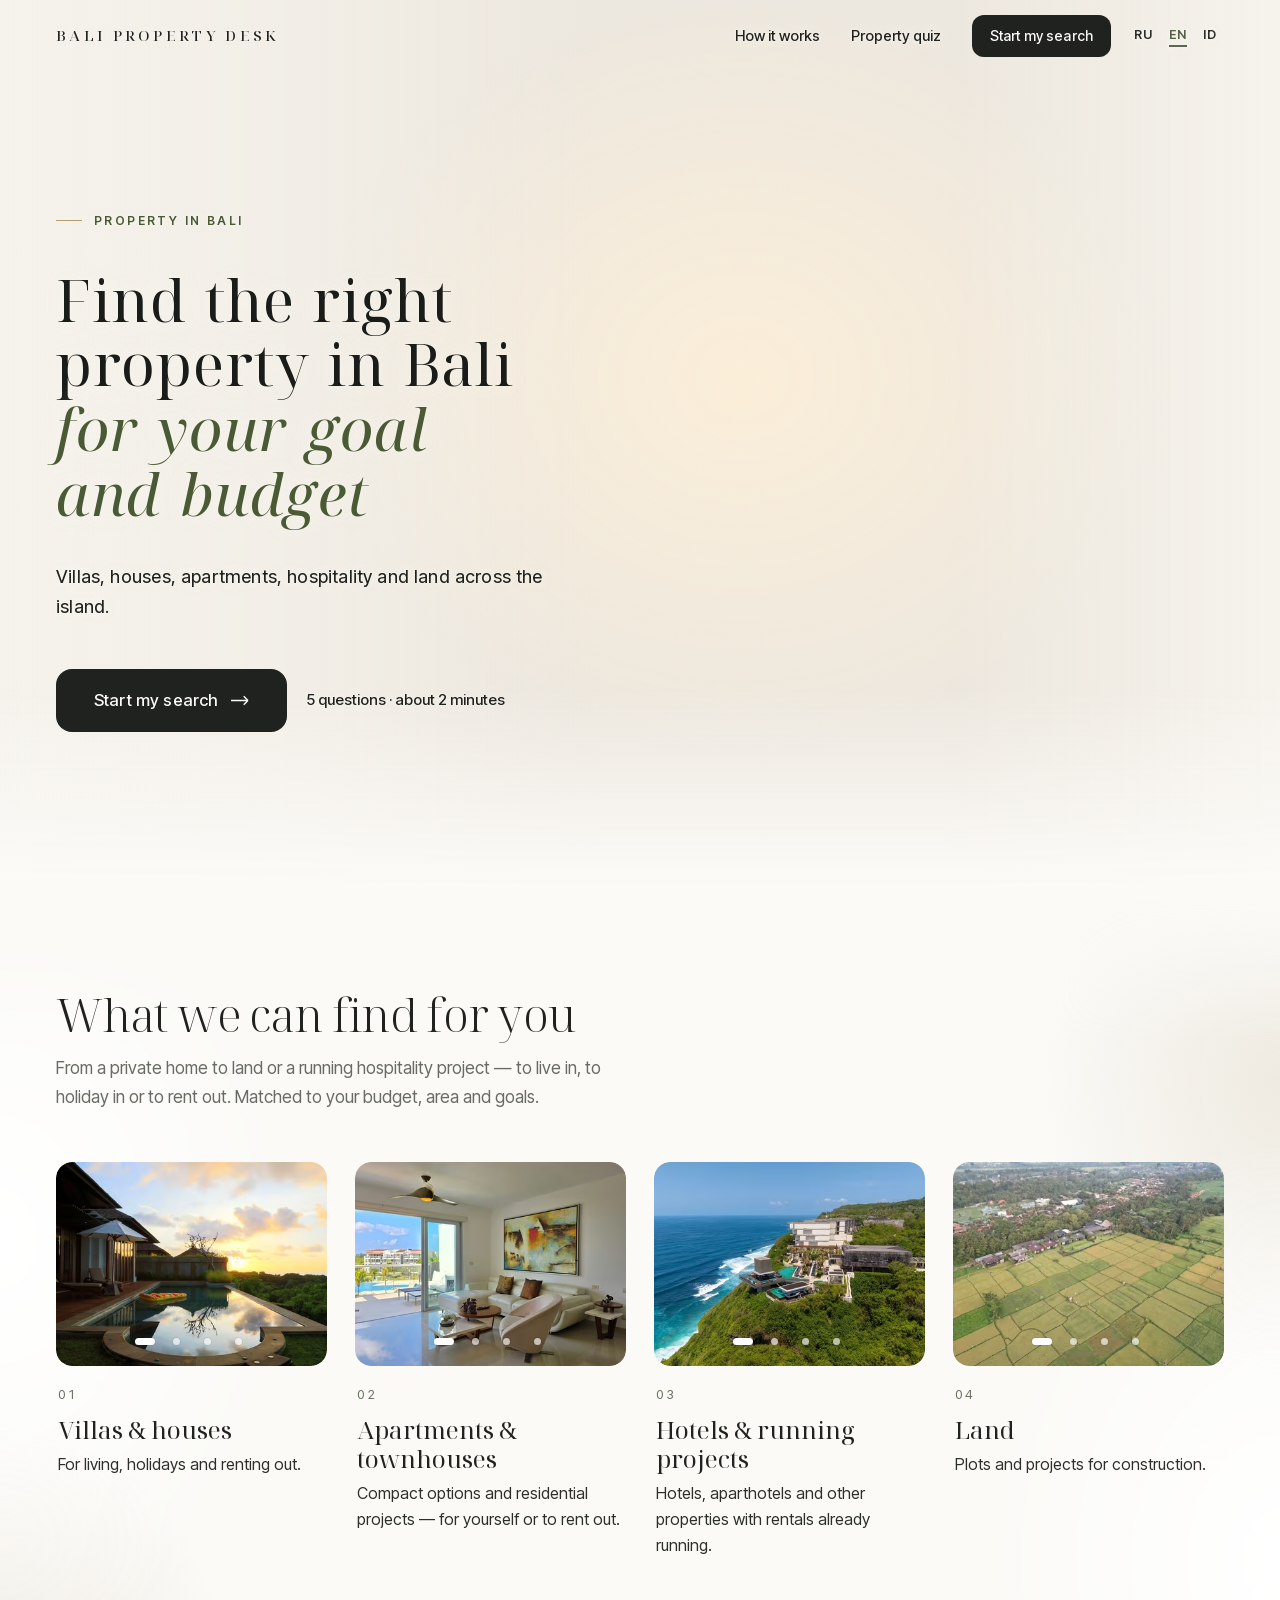
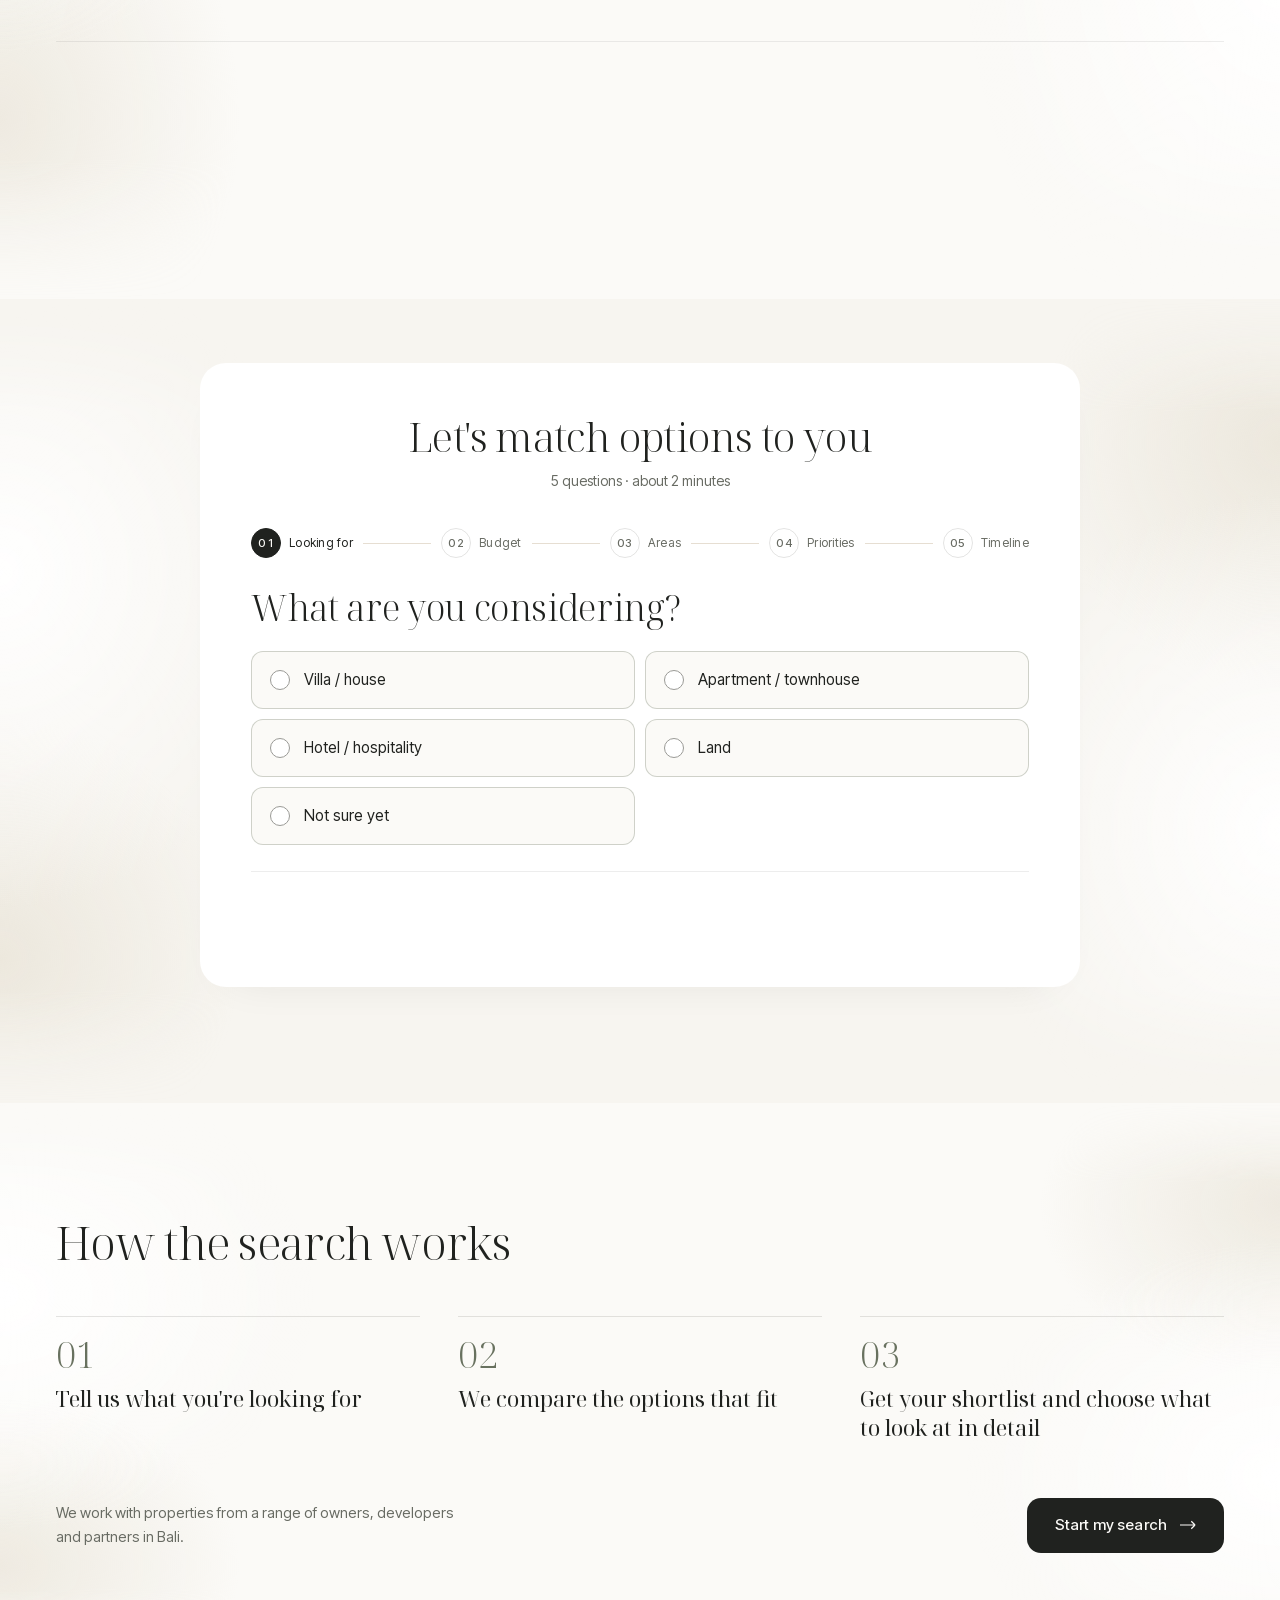
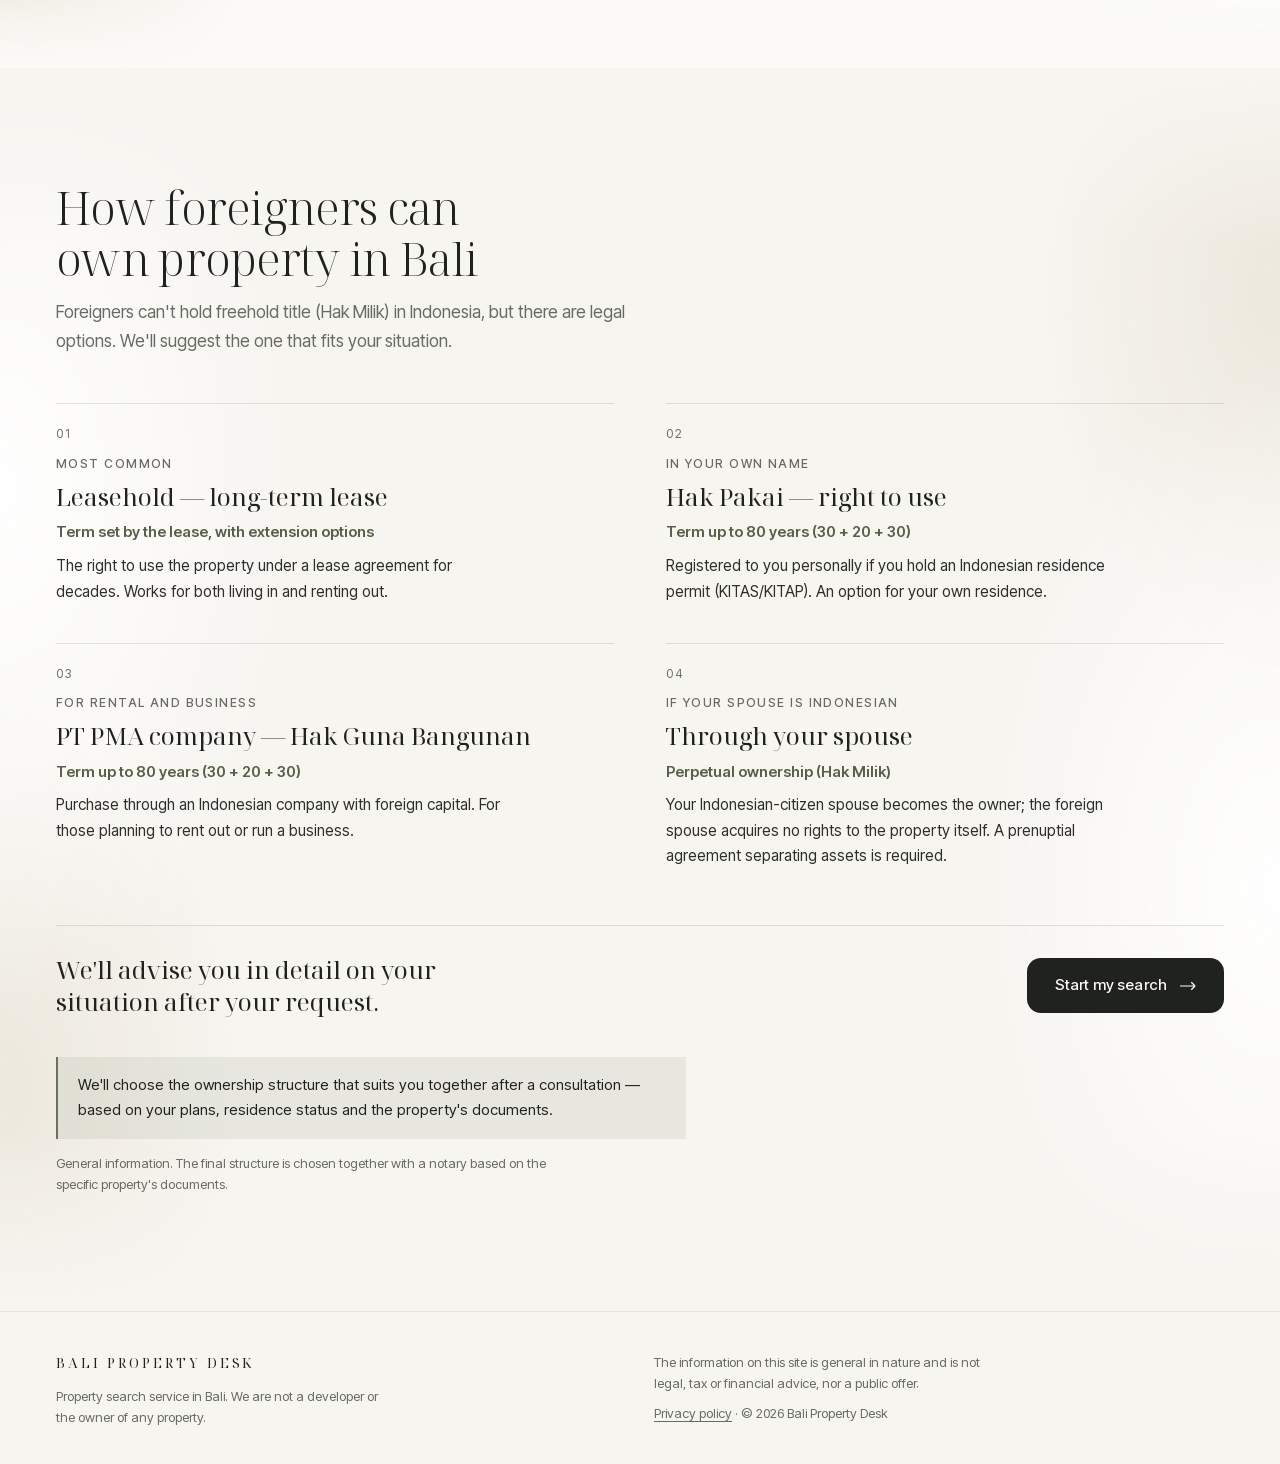
==== index.html @ 3e4f2c9a "Мобильный первый экран: фото сверху, текст внизу; адаптив квиза на альбоме; canonical и hreflang Co-" ====
<!DOCTYPE html>
<html lang="en">
<head>
<meta charset="UTF-8">
<meta name="viewport" content="width=device-width, initial-scale=1, viewport-fit=cover">
<meta http-equiv="Content-Security-Policy" content="default-src 'self'; script-src 'self' https://www.googletagmanager.com https://mc.yandex.ru; style-src 'self'; img-src 'self' data: https://www.googletagmanager.com https://*.google-analytics.com https://*.analytics.google.com https://mc.yandex.ru; font-src 'self'; connect-src 'self' https://bpd-relay.vercel.app https://www.googletagmanager.com https://*.google-analytics.com https://*.analytics.google.com https://mc.yandex.ru; base-uri 'self'; form-action 'self'; object-src 'none'">
<meta name="referrer" content="strict-origin-when-cross-origin">
<title>Bali Property Desk — property search in Bali</title>
<meta name="description" content="A service that finds villas, houses, apartments, hospitality properties and land in Bali to your budget, area and goal.">
<link rel="canonical" href="https://balipropertydesk.com/">
<link rel="alternate" hreflang="ru" href="https://balipropertydesk.com/ru/">
<link rel="alternate" hreflang="en" href="https://balipropertydesk.com/">
<link rel="alternate" hreflang="id" href="https://balipropertydesk.com/id/">
<link rel="alternate" hreflang="x-default" href="https://balipropertydesk.com/">
<meta name="theme-color" content="#FBFAF7">
<meta property="og:type" content="website">
<meta property="og:site_name" content="Bali Property Desk">
<meta property="og:locale" content="en_AU">
<meta property="og:title" content="Bali Property Desk — property search in Bali">
<meta property="og:description" content="Villas, houses, apartments, hospitality properties and land across Bali. Answer 5 questions — we&#x27;ll prepare options that fit.">
<meta property="og:url" content="https://balipropertydesk.com/">
<meta property="og:image" content="https://balipropertydesk.com/assets/img/og-cover.jpg">
<meta property="og:image:width" content="1200">
<meta property="og:image:height" content="630">
<meta name="twitter:card" content="summary_large_image">
<meta name="twitter:image" content="https://balipropertydesk.com/assets/img/og-cover.jpg">
<link rel="icon" href="/assets/img/favicon.svg" type="image/svg+xml">
<link rel="preload" href="/assets/fonts/noto-serif-display-normal-latin.woff2" as="font" type="font/woff2" crossorigin>
<link rel="preload" href="/assets/fonts/inter-tight-normal-latin.woff2" as="font" type="font/woff2" crossorigin>
<link rel="preload" as="image" type="image/avif" media="(max-width: 640px)" imagesrcset="/assets/img/hero-own-m-800.avif 800w, /assets/img/hero-own-m-1000.avif 1000w, /assets/img/hero-own-m-1200.avif 1200w" imagesizes="100vw" fetchpriority="high">
<link rel="preload" as="image" type="image/avif" media="(min-width: 641px)" imagesrcset="/assets/img/hero-own-1000.avif 1000w, /assets/img/hero-own-1600.avif 1600w, /assets/img/hero-own-2400.avif 2400w" imagesizes="100vw" fetchpriority="high">
<link rel="stylesheet" href="/assets/css/bpd.css?v=9be68329">
<script src="/assets/js/bpd-data.en.js?v=9be68329" defer></script>
<script src="/assets/js/app.js?v=9be68329" defer></script>
<meta name="robots" content="noindex, nofollow"><script src="/assets/js/analytics.js?v=9be68329" defer></script>
</head>
<body>
<a class="skip" href="#podbor">Skip to the quiz</a>

<header class="topbar" id="topbar">
  <div class="wrap topbar__in">
    <a class="brand" href="#top">BALI PROPERTY DESK</a>
    <nav class="topnav" aria-label="How it works">
      <a href="#kak">How it works</a>
      <a href="#podbor">Property quiz</a>
      <a class="btn btn--primary btn--sm" href="#podbor" data-cta="header"><span>Start my search</span></a>
    </nav>
    <nav class="langs" aria-label="Language">
      <a href="/ru/" lang="ru">RU</a>
      <a href="/" aria-current="true" lang="en">EN</a>
      <a href="/id/" lang="id">ID</a>
    </nav>
  </div>
</header>

<main id="top">

<!-- BLOCK 1 · HERO (fullscreen photo + slow zoom) -->
<section class="hero" aria-labelledby="hero-title">
  <figure class="hero__bg" aria-hidden="true">
    <picture><source media="(max-width: 640px)" type="image/avif" srcset="/assets/img/hero-own-m-800.avif 800w, /assets/img/hero-own-m-1000.avif 1000w, /assets/img/hero-own-m-1200.avif 1200w" sizes="100vw"><source type="image/avif" srcset="/assets/img/hero-own-1000.avif 1000w, /assets/img/hero-own-1600.avif 1600w, /assets/img/hero-own-2400.avif 2400w" sizes="100vw"><img src="/assets/img/hero-own-1600.jpg" width="1600" height="1067" alt="" loading="eager" fetchpriority="high" decoding="async"></picture>
  </figure>
  <div class="hero__scrim" aria-hidden="true"></div>
  <div class="wrap hero__inner">
    <div class="hero__text">
      <p class="eyebrow">Property in Bali</p>
      <h1 id="hero-title" class="display hero__title">
        <span>Find the right property in Bali</span>
        <span class="hero__accent">for your goal and budget</span>
      </h1>
      <p class="hero__lead">Villas, houses, apartments, hospitality and land across the island.</p>
      <div class="hero__cta">
        <a class="btn btn--primary" href="#podbor" data-cta="hero"><span>Start my search</span><svg viewBox="0 0 18 10" fill="none" aria-hidden="true" focusable="false"><path d="M1 5h16m0 0L13 1m4 4l-4 4" stroke="currentColor" stroke-width="1.3"/></svg></a>
        <p class="hero__meta">5 questions · about 2 minutes</p>
      </div>
    </div>
  </div>
</section>

<!-- BLOCK 2 · ЧТО МОЖЕМ ПОДОБРАТЬ + РАЙОНЫ -->
<section class="cats" id="chto" aria-labelledby="cats-title">
  <div class="wrap">
    <header class="sec-head">
      <h2 id="cats-title" class="display sec-title">What we can find for you</h2>
      <p class="sec-sub">From a private home to land or a running hospitality project — to live in, to holiday in or to rent out. Matched to your budget, area and goals.</p>
    </header>
    <ul class="cats__grid" role="list">
      <li class="cat"><figure class="cat__img"><div class="slider" data-slider aria-roledescription="carousel" aria-label="Villas &amp; houses"><div class="slider__track" tabindex="0"><div class="slider__slide" role="group" aria-roledescription="slide" aria-label="Photo 1 of 4"><picture><source type="image/avif" srcset="/assets/img/cat-villas-1-480.avif 480w, /assets/img/cat-villas-1-800.avif 800w" sizes="(max-width: 640px) 46vw, (max-width: 1024px) 45vw, 360px"><source type="image/webp" srcset="/assets/img/cat-villas-1-480.webp 480w, /assets/img/cat-villas-1-800.webp 800w" sizes="(max-width: 640px) 46vw, (max-width: 1024px) 45vw, 360px"><img src="/assets/img/cat-villas-1-800.webp" width="800" height="533" alt="" loading="lazy" decoding="async"></picture></div><div class="slider__slide" role="group" aria-roledescription="slide" aria-label="Photo 2 of 4"><picture><source type="image/avif" srcset="/assets/img/cat-villas-2-480.avif 480w, /assets/img/cat-villas-2-800.avif 800w" sizes="(max-width: 640px) 46vw, (max-width: 1024px) 45vw, 360px"><source type="image/webp" srcset="/assets/img/cat-villas-2-480.webp 480w, /assets/img/cat-villas-2-800.webp 800w" sizes="(max-width: 640px) 46vw, (max-width: 1024px) 45vw, 360px"><img src="/assets/img/cat-villas-2-800.webp" width="800" height="533" alt="" loading="lazy" decoding="async"></picture></div><div class="slider__slide" role="group" aria-roledescription="slide" aria-label="Photo 3 of 4"><picture><source type="image/avif" srcset="/assets/img/cat-villas-3-480.avif 480w, /assets/img/cat-villas-3-800.avif 800w" sizes="(max-width: 640px) 46vw, (max-width: 1024px) 45vw, 360px"><source type="image/webp" srcset="/assets/img/cat-villas-3-480.webp 480w, /assets/img/cat-villas-3-800.webp 800w" sizes="(max-width: 640px) 46vw, (max-width: 1024px) 45vw, 360px"><img src="/assets/img/cat-villas-3-800.webp" width="800" height="533" alt="" loading="lazy" decoding="async"></picture></div><div class="slider__slide" role="group" aria-roledescription="slide" aria-label="Photo 4 of 4"><picture><source type="image/avif" srcset="/assets/img/cat-villas-4-480.avif 480w, /assets/img/cat-villas-4-800.avif 800w" sizes="(max-width: 640px) 46vw, (max-width: 1024px) 45vw, 360px"><source type="image/webp" srcset="/assets/img/cat-villas-4-480.webp 480w, /assets/img/cat-villas-4-800.webp 800w" sizes="(max-width: 640px) 46vw, (max-width: 1024px) 45vw, 360px"><img src="/assets/img/cat-villas-4-800.webp" width="800" height="533" alt="" loading="lazy" decoding="async"></picture></div></div><button type="button" class="slider__btn slider__btn--prev" aria-label="Previous photo"></button><button type="button" class="slider__btn slider__btn--next" aria-label="Next photo"></button><div class="slider__dots"><button type="button" class="slider__dot" data-i="0" aria-label="Photo 1 of 4" aria-current="true"></button><button type="button" class="slider__dot" data-i="1" aria-label="Photo 2 of 4" aria-current="false"></button><button type="button" class="slider__dot" data-i="2" aria-label="Photo 3 of 4" aria-current="false"></button><button type="button" class="slider__dot" data-i="3" aria-label="Photo 4 of 4" aria-current="false"></button></div></div></figure><div class="cat__body"><span class="cat__n num">01</span><h3 class="cat__title">Villas &amp; houses</h3><p class="cat__text">For living, holidays and renting out.</p></div></li>
      <li class="cat"><figure class="cat__img"><div class="slider" data-slider aria-roledescription="carousel" aria-label="Apartments &amp; townhouses"><div class="slider__track" tabindex="0"><div class="slider__slide" role="group" aria-roledescription="slide" aria-label="Photo 1 of 4"><picture><source type="image/avif" srcset="/assets/img/cat-apart-1-480.avif 480w, /assets/img/cat-apart-1-800.avif 800w" sizes="(max-width: 640px) 46vw, (max-width: 1024px) 45vw, 360px"><source type="image/webp" srcset="/assets/img/cat-apart-1-480.webp 480w, /assets/img/cat-apart-1-800.webp 800w" sizes="(max-width: 640px) 46vw, (max-width: 1024px) 45vw, 360px"><img src="/assets/img/cat-apart-1-800.webp" width="800" height="533" alt="" loading="lazy" decoding="async"></picture></div><div class="slider__slide" role="group" aria-roledescription="slide" aria-label="Photo 2 of 4"><picture><source type="image/avif" srcset="/assets/img/cat-apart-2-480.avif 480w, /assets/img/cat-apart-2-800.avif 800w" sizes="(max-width: 640px) 46vw, (max-width: 1024px) 45vw, 360px"><source type="image/webp" srcset="/assets/img/cat-apart-2-480.webp 480w, /assets/img/cat-apart-2-800.webp 800w" sizes="(max-width: 640px) 46vw, (max-width: 1024px) 45vw, 360px"><img src="/assets/img/cat-apart-2-800.webp" width="800" height="533" alt="" loading="lazy" decoding="async"></picture></div><div class="slider__slide" role="group" aria-roledescription="slide" aria-label="Photo 3 of 4"><picture><source type="image/avif" srcset="/assets/img/cat-apart-3-480.avif 480w, /assets/img/cat-apart-3-800.avif 800w" sizes="(max-width: 640px) 46vw, (max-width: 1024px) 45vw, 360px"><source type="image/webp" srcset="/assets/img/cat-apart-3-480.webp 480w, /assets/img/cat-apart-3-800.webp 800w" sizes="(max-width: 640px) 46vw, (max-width: 1024px) 45vw, 360px"><img src="/assets/img/cat-apart-3-800.webp" width="800" height="533" alt="" loading="lazy" decoding="async"></picture></div><div class="slider__slide" role="group" aria-roledescription="slide" aria-label="Photo 4 of 4"><picture><source type="image/avif" srcset="/assets/img/cat-apart-4-480.avif 480w, /assets/img/cat-apart-4-800.avif 800w" sizes="(max-width: 640px) 46vw, (max-width: 1024px) 45vw, 360px"><source type="image/webp" srcset="/assets/img/cat-apart-4-480.webp 480w, /assets/img/cat-apart-4-800.webp 800w" sizes="(max-width: 640px) 46vw, (max-width: 1024px) 45vw, 360px"><img src="/assets/img/cat-apart-4-800.webp" width="800" height="533" alt="" loading="lazy" decoding="async"></picture></div></div><button type="button" class="slider__btn slider__btn--prev" aria-label="Previous photo"></button><button type="button" class="slider__btn slider__btn--next" aria-label="Next photo"></button><div class="slider__dots"><button type="button" class="slider__dot" data-i="0" aria-label="Photo 1 of 4" aria-current="true"></button><button type="button" class="slider__dot" data-i="1" aria-label="Photo 2 of 4" aria-current="false"></button><button type="button" class="slider__dot" data-i="2" aria-label="Photo 3 of 4" aria-current="false"></button><button type="button" class="slider__dot" data-i="3" aria-label="Photo 4 of 4" aria-current="false"></button></div></div></figure><div class="cat__body"><span class="cat__n num">02</span><h3 class="cat__title">Apartments &amp; townhouses</h3><p class="cat__text">Compact options and residential projects — for yourself or to rent out.</p></div></li>
      <li class="cat"><figure class="cat__img"><div class="slider" data-slider aria-roledescription="carousel" aria-label="Hotels &amp; running projects"><div class="slider__track" tabindex="0"><div class="slider__slide" role="group" aria-roledescription="slide" aria-label="Photo 1 of 4"><picture><source type="image/avif" srcset="/assets/img/cat-hotel-1-480.avif 480w, /assets/img/cat-hotel-1-800.avif 800w" sizes="(max-width: 640px) 46vw, (max-width: 1024px) 45vw, 360px"><source type="image/webp" srcset="/assets/img/cat-hotel-1-480.webp 480w, /assets/img/cat-hotel-1-800.webp 800w" sizes="(max-width: 640px) 46vw, (max-width: 1024px) 45vw, 360px"><img src="/assets/img/cat-hotel-1-800.webp" width="800" height="533" alt="" loading="lazy" decoding="async"></picture></div><div class="slider__slide" role="group" aria-roledescription="slide" aria-label="Photo 2 of 4"><picture><source type="image/avif" srcset="/assets/img/cat-hotel-2-480.avif 480w, /assets/img/cat-hotel-2-800.avif 800w" sizes="(max-width: 640px) 46vw, (max-width: 1024px) 45vw, 360px"><source type="image/webp" srcset="/assets/img/cat-hotel-2-480.webp 480w, /assets/img/cat-hotel-2-800.webp 800w" sizes="(max-width: 640px) 46vw, (max-width: 1024px) 45vw, 360px"><img src="/assets/img/cat-hotel-2-800.webp" width="800" height="533" alt="" loading="lazy" decoding="async"></picture></div><div class="slider__slide" role="group" aria-roledescription="slide" aria-label="Photo 3 of 4"><picture><source type="image/avif" srcset="/assets/img/cat-hotel-3-480.avif 480w, /assets/img/cat-hotel-3-800.avif 800w" sizes="(max-width: 640px) 46vw, (max-width: 1024px) 45vw, 360px"><source type="image/webp" srcset="/assets/img/cat-hotel-3-480.webp 480w, /assets/img/cat-hotel-3-800.webp 800w" sizes="(max-width: 640px) 46vw, (max-width: 1024px) 45vw, 360px"><img src="/assets/img/cat-hotel-3-800.webp" width="800" height="533" alt="" loading="lazy" decoding="async"></picture></div><div class="slider__slide" role="group" aria-roledescription="slide" aria-label="Photo 4 of 4"><picture><source type="image/avif" srcset="/assets/img/cat-hotel-4-480.avif 480w, /assets/img/cat-hotel-4-800.avif 800w" sizes="(max-width: 640px) 46vw, (max-width: 1024px) 45vw, 360px"><source type="image/webp" srcset="/assets/img/cat-hotel-4-480.webp 480w, /assets/img/cat-hotel-4-800.webp 800w" sizes="(max-width: 640px) 46vw, (max-width: 1024px) 45vw, 360px"><img src="/assets/img/cat-hotel-4-800.webp" width="800" height="533" alt="" loading="lazy" decoding="async"></picture></div></div><button type="button" class="slider__btn slider__btn--prev" aria-label="Previous photo"></button><button type="button" class="slider__btn slider__btn--next" aria-label="Next photo"></button><div class="slider__dots"><button type="button" class="slider__dot" data-i="0" aria-label="Photo 1 of 4" aria-current="true"></button><button type="button" class="slider__dot" data-i="1" aria-label="Photo 2 of 4" aria-current="false"></button><button type="button" class="slider__dot" data-i="2" aria-label="Photo 3 of 4" aria-current="false"></button><button type="button" class="slider__dot" data-i="3" aria-label="Photo 4 of 4" aria-current="false"></button></div></div></figure><div class="cat__body"><span class="cat__n num">03</span><h3 class="cat__title">Hotels &amp; running projects</h3><p class="cat__text">Hotels, aparthotels and other properties with rentals already running.</p></div></li>
      <li class="cat"><figure class="cat__img"><div class="slider" data-slider aria-roledescription="carousel" aria-label="Land"><div class="slider__track" tabindex="0"><div class="slider__slide" role="group" aria-roledescription="slide" aria-label="Photo 1 of 4"><picture><source type="image/avif" srcset="/assets/img/dev-cat-land-480.avif 480w, /assets/img/dev-cat-land-800.avif 800w" sizes="(max-width: 640px) 46vw, (max-width: 1024px) 45vw, 360px"><source type="image/webp" srcset="/assets/img/dev-cat-land-480.webp 480w, /assets/img/dev-cat-land-800.webp 800w" sizes="(max-width: 640px) 46vw, (max-width: 1024px) 45vw, 360px"><img src="/assets/img/dev-cat-land-800.webp" width="800" height="533" alt="" loading="lazy" decoding="async"></picture></div><div class="slider__slide" role="group" aria-roledescription="slide" aria-label="Photo 2 of 4"><picture><source type="image/avif" srcset="/assets/img/cat-land-2-480.avif 480w, /assets/img/cat-land-2-800.avif 800w" sizes="(max-width: 640px) 46vw, (max-width: 1024px) 45vw, 360px"><source type="image/webp" srcset="/assets/img/cat-land-2-480.webp 480w, /assets/img/cat-land-2-800.webp 800w" sizes="(max-width: 640px) 46vw, (max-width: 1024px) 45vw, 360px"><img src="/assets/img/cat-land-2-800.webp" width="800" height="533" alt="" loading="lazy" decoding="async"></picture></div><div class="slider__slide" role="group" aria-roledescription="slide" aria-label="Photo 3 of 4"><picture><source type="image/avif" srcset="/assets/img/cat-land-3-480.avif 480w, /assets/img/cat-land-3-800.avif 800w" sizes="(max-width: 640px) 46vw, (max-width: 1024px) 45vw, 360px"><source type="image/webp" srcset="/assets/img/cat-land-3-480.webp 480w, /assets/img/cat-land-3-800.webp 800w" sizes="(max-width: 640px) 46vw, (max-width: 1024px) 45vw, 360px"><img src="/assets/img/cat-land-3-800.webp" width="800" height="533" alt="" loading="lazy" decoding="async"></picture></div><div class="slider__slide" role="group" aria-roledescription="slide" aria-label="Photo 4 of 4"><picture><source type="image/avif" srcset="/assets/img/cat-land-4-480.avif 480w, /assets/img/cat-land-4-800.avif 800w" sizes="(max-width: 640px) 46vw, (max-width: 1024px) 45vw, 360px"><source type="image/webp" srcset="/assets/img/cat-land-4-480.webp 480w, /assets/img/cat-land-4-800.webp 800w" sizes="(max-width: 640px) 46vw, (max-width: 1024px) 45vw, 360px"><img src="/assets/img/cat-land-4-800.webp" width="800" height="533" alt="" loading="lazy" decoding="async"></picture></div></div><button type="button" class="slider__btn slider__btn--prev" aria-label="Previous photo"></button><button type="button" class="slider__btn slider__btn--next" aria-label="Next photo"></button><div class="slider__dots"><button type="button" class="slider__dot" data-i="0" aria-label="Photo 1 of 4" aria-current="true"></button><button type="button" class="slider__dot" data-i="1" aria-label="Photo 2 of 4" aria-current="false"></button><button type="button" class="slider__dot" data-i="2" aria-label="Photo 3 of 4" aria-current="false"></button><button type="button" class="slider__dot" data-i="3" aria-label="Photo 4 of 4" aria-current="false"></button></div></div></figure><div class="cat__body"><span class="cat__n num">04</span><h3 class="cat__title">Land</h3><p class="cat__text">Plots and projects for construction.</p></div></li>
    </ul>
    <div class="areas">
      <span class="areas__label">Popular areas</span>
      <ul class="areas__chips" role="list">
        <li><a href="#podbor" data-cta="area">Ubud</a></li>
        <li><a href="#podbor" data-cta="area">Bukit / Uluwatu</a></li>
        <li><a href="#podbor" data-cta="area">West Coast</a></li>
        <li><a href="#podbor" data-cta="area">South Bali</a></li>
        <li class="is-more"><a href="#podbor" data-cta="area">Other areas on request</a></li>
      </ul>
    </div>
  </div>
</section>

<!-- BLOCK 3 · QUIZ -->
<section class="quiz-sec" id="podbor" aria-labelledby="quiz-title" tabindex="-1">
  <div class="wrap">
    <div class="quiz-card" id="quiz" data-state="loading">
      <header class="quiz-head">
        <h2 id="quiz-title" class="display quiz-head__title">Let&#x27;s match options to you</h2>
        <p class="quiz-head__meta">5 questions · about 2 minutes</p>
      </header>

      <noscript><p class="quiz__noscript">The quiz needs JavaScript enabled. Please enable it and reload the page.</p></noscript>

      <!-- Шаги 1–5 -->
      <div class="qstep" id="qstep" hidden>
        <div class="progress">
          <span class="progress__meta num" id="q-progress">1 / 5</span>
          <div class="progress__bar" aria-hidden="true"><span id="q-fill"></span></div>
        </div>
        <div id="q-body"></div>
        <div class="qnav">
          <button type="button" class="btn-back" id="q-back"><svg viewBox="0 0 18 10" fill="none" aria-hidden="true" focusable="false"><path d="M17 5H1m0 0l4-4M1 5l4 4" stroke="currentColor" stroke-width="1.3"/></svg><span>Back</span></button>
          <button type="button" class="btn btn--primary" id="q-next" hidden><span>Continue</span><svg viewBox="0 0 18 10" fill="none" aria-hidden="true" focusable="false"><path d="M1 5h16m0 0L13 1m4 4l-4 4" stroke="currentColor" stroke-width="1.3"/></svg></button>
        </div>
      </div>

      <!-- Контакт -->
      <div class="qcontact" id="qcontact" hidden>
        <div class="qcontact__head">
          <h3 class="display qcontact__title" id="contact-title" tabindex="-1">Where should we send your shortlist?</h3>
          <p class="qcontact__body">Leave your details — we&#x27;ll review your answers and prepare options that fit.</p>
        </div>
        <dl class="summary" id="summary"></dl>
        <p class="summary__hint">Tap or click an answer to change it.</p>

        <form class="form" id="lead-form" novalidate>
          <div class="form__alert" id="form-alert" role="alert" aria-live="assertive"></div>

          <div class="field">
            <label for="f-name">Name <span class="req" aria-hidden="true">*</span></label>
            <input id="f-name" class="ym-disable-keys" name="name" type="text" autocomplete="name" maxlength="80" required aria-required="true" aria-describedby="e-name">
            <p class="field__err" id="e-name"></p>
          </div>

          <fieldset class="field msgr">
            <legend>Preferred messenger</legend>
            <div class="msgr__opts">
              <label class="msgr__chip"><input type="radio" name="messenger" value="whatsapp" checked><span>WhatsApp</span></label>
              <label class="msgr__chip"><input type="radio" name="messenger" value="telegram"><span>Telegram</span></label>
            </div>
          </fieldset>

          <div class="field">
            <label for="f-phone"><span id="lbl-phone">WhatsApp number</span> <span class="req" aria-hidden="true">*</span></label>
            <div class="phone">
              <select id="f-country" name="country" aria-label="Country code">
                  <option value="+62" data-iso="ID" data-min="9" data-max="12">+62 ID</option>
                  <option value="+61" data-iso="AU" data-min="9" data-max="9">+61 AU</option>
                  <option value="+64" data-iso="NZ" data-min="8" data-max="10">+64 NZ</option>
                  <option value="+65" data-iso="SG" data-min="8" data-max="8">+65 SG</option>
                  <option value="+44" data-iso="GB" data-min="9" data-max="10">+44 UK</option>
                  <option value="+1" data-iso="US" data-min="10" data-max="10">+1 US/CA</option>
                  <option value="+971" data-iso="AE" data-min="8" data-max="9">+971 AE</option>
                  <option value="+852" data-iso="HK" data-min="8" data-max="8">+852 HK</option>
                  <option value="+86" data-iso="CN" data-min="11" data-max="11">+86 CN</option>
                  <option value="+7" data-iso="RU" data-min="10" data-max="10">+7 RU/KZ</option>
                  <option value="+49" data-iso="DE" data-min="9" data-max="11">+49 DE</option>
                  <option value="+33" data-iso="FR" data-min="9" data-max="9">+33 FR</option>
                  <option value="other" data-iso="XX">Other</option>
              </select>
              <input id="f-phone" class="ym-disable-keys" name="phone" type="tel" inputmode="tel" autocomplete="tel-national" maxlength="20" required aria-required="true" aria-describedby="e-phone" placeholder="Number">
            </div>
            <p class="field__err" id="e-phone"></p>
          </div>

          <div class="field" id="tg-field" hidden>
            <label for="f-tg">Telegram username <span class="opt-lbl">(optional)</span></label>
            <input id="f-tg" class="ym-disable-keys" name="tg_username" type="text" autocomplete="off" autocapitalize="off" spellcheck="false" maxlength="33" aria-describedby="e-tg" placeholder="@username">
            <p class="field__err" id="e-tg"></p>
          </div>

          <div class="field">
            <label for="f-email">Email <span class="opt-lbl">(optional)</span></label>
            <input id="f-email" class="ym-disable-keys" name="email" type="email" autocomplete="email" maxlength="120" aria-describedby="e-email">
            <p class="field__err" id="e-email"></p>
          </div>

          <div class="hp" aria-hidden="true" inert>
            <label for="f-hp">Leave this field empty</label>
            <input id="f-hp" name="bpd_hp" type="text" tabindex="-1" autocomplete="off" data-lpignore="true" data-1p-ignore data-bwignore data-form-type="other">
          </div>

          <div class="consent">
            <input id="f-consent" name="consent" type="checkbox" required aria-required="true" aria-describedby="e-consent">
            <label for="f-consent">I consent to the processing of my contact details and questionnaire answers to prepare the shortlist, to contact me, and to analyze the market. The data is not shared with sellers or developers. <a href="privacy.html">Privacy policy</a></label>
          </div>
          <p class="field__err" id="e-consent"></p>

          <button class="btn btn--primary btn--full" type="submit" id="submit"><span id="submit-label">Get my shortlist</span><svg viewBox="0 0 18 10" fill="none" aria-hidden="true" focusable="false"><path d="M1 5h16m0 0L13 1m4 4l-4 4" stroke="currentColor" stroke-width="1.3"/></svg></button>
          <p class="form__under">No mailing lists — we&#x27;ll only contact you about your request.</p>
        </form>
      </div>

      <!-- Успех -->
      <div class="qdone" id="qsuccess" hidden>
        <div class="qdone__icon" aria-hidden="true"><svg viewBox="0 0 24 24" fill="none" aria-hidden="true" focusable="false"><path d="M4 12.5l5 5L20 7" stroke="currentColor" stroke-width="1.6" stroke-linecap="round" stroke-linejoin="round"/></svg></div>
        <p class="eyebrow eyebrow--center" id="success-eyebrow"></p>
        <h3 class="display qdone__title" id="success-title" tabindex="-1">Thank you — request received</h3>
        <p class="qdone__body">We&#x27;ll review your answers and prepare options that fit. We&#x27;ll reply {sla}.</p>
        <p class="qdone__demo" id="success-demo" hidden>Demo version: the request was not actually sent. On the live site it reaches the manager straight away.</p>
        <p class="qdone__note">Want it faster? Message us directly:</p>
        <div class="qdone__actions">
          <a class="btn btn--primary" id="wa-link" href="#" target="_blank" rel="noopener"><svg class="ico-wa" viewBox="0 0 24 24" fill="currentColor" aria-hidden="true" focusable="false"><path d="M17.5 14.4c-.3-.1-1.7-.8-2-.9-.3-.1-.5-.2-.6.1-.2.3-.7.9-.9 1.1-.2.2-.3.2-.6.1-.3-.2-1.2-.5-2.4-1.5-.9-.8-1.5-1.8-1.6-2.1-.2-.3 0-.5.1-.6.1-.1.3-.3.4-.5.1-.2.2-.3.3-.5.1-.2 0-.4 0-.5 0-.1-.6-1.5-.9-2-.2-.5-.5-.5-.6-.5h-.5c-.2 0-.5.1-.7.3-.2.3-.9.9-.9 2.2 0 1.3.9 2.6 1 2.7.1.2 1.8 2.7 4.3 3.8 1.5.7 2.1.7 2.9.6.5-.1 1.6-.7 1.8-1.3.2-.6.2-1.2.2-1.3-.1-.1-.3-.2-.6-.3zM12 2C6.5 2 2 6.5 2 12c0 1.8.5 3.5 1.3 4.9L2 22l5.2-1.4c1.4.8 3.1 1.2 4.8 1.2 5.5 0 10-4.5 10-10S17.5 2 12 2z"/></svg><span>Message on WhatsApp</span></a>
          <a class="btn btn--primary" id="tg-link" href="#" target="_blank" rel="noopener"><span>Message on Telegram</span></a>
        </div>
      </div>

      <!-- Ошибка доставки -->
      <div class="qdone qdone--fail" id="qfail" hidden>
        <h3 class="display qdone__title" id="fail-title" tabindex="-1">We couldn&#x27;t send your request</h3>
        <p class="qdone__body">Looks like a network issue. Check your connection and try again — your answers are saved.</p>
        <button type="button" class="btn btn--primary" id="fail-retry"><span>Try again</span></button>
        <p class="qdone__note">Or message us directly — your request is already in the message:</p>
        <div class="qdone__actions">
          <a class="btn btn--primary" id="fail-wa" href="#" target="_blank" rel="noopener"><svg class="ico-wa" viewBox="0 0 24 24" fill="currentColor" aria-hidden="true" focusable="false"><path d="M17.5 14.4c-.3-.1-1.7-.8-2-.9-.3-.1-.5-.2-.6.1-.2.3-.7.9-.9 1.1-.2.2-.3.2-.6.1-.3-.2-1.2-.5-2.4-1.5-.9-.8-1.5-1.8-1.6-2.1-.2-.3 0-.5.1-.6.1-.1.3-.3.4-.5.1-.2.2-.3.3-.5.1-.2 0-.4 0-.5 0-.1-.6-1.5-.9-2-.2-.5-.5-.5-.6-.5h-.5c-.2 0-.5.1-.7.3-.2.3-.9.9-.9 2.2 0 1.3.9 2.6 1 2.7.1.2 1.8 2.7 4.3 3.8 1.5.7 2.1.7 2.9.6.5-.1 1.6-.7 1.8-1.3.2-.6.2-1.2.2-1.3-.1-.1-.3-.2-.6-.3zM12 2C6.5 2 2 6.5 2 12c0 1.8.5 3.5 1.3 4.9L2 22l5.2-1.4c1.4.8 3.1 1.2 4.8 1.2 5.5 0 10-4.5 10-10S17.5 2 12 2z"/></svg><span>Message on WhatsApp</span></a>
          <a class="btn btn--primary" id="fail-tg" href="#" target="_blank" rel="noopener"><span>Message on Telegram</span></a>
        </div>
      </div>
    </div>
  </div>
</section>

<!-- BLOCK 4 · КАК РАБОТАЕТ + TRUST -->
<section class="how" id="kak" aria-labelledby="how-title">
  <div class="wrap">
    <h2 id="how-title" class="display sec-title">How the search works</h2>
    <ol class="how__grid" role="list">
      <li class="how__step"><span class="how__n num" aria-hidden="true">01</span><h3 class="how__title">Tell us what you're looking for</h3></li>
      <li class="how__step"><span class="how__n num" aria-hidden="true">02</span><h3 class="how__title">We compare the options that fit</h3></li>
      <li class="how__step"><span class="how__n num" aria-hidden="true">03</span><h3 class="how__title">Get your shortlist and choose what to look at in detail</h3></li>
    </ol>
    <div class="how__foot">
      <p class="how__trust">We work with properties from a range of owners, developers and partners in Bali.</p>
      <a class="btn btn--primary" href="#podbor" data-cta="how"><span>Start my search</span><svg viewBox="0 0 18 10" fill="none" aria-hidden="true" focusable="false"><path d="M1 5h16m0 0L13 1m4 4l-4 4" stroke="currentColor" stroke-width="1.3"/></svg></a>
    </div>
  </div>
</section>

<!-- BLOCK 5 · ОФОРМЛЕНИЕ ДЛЯ ИНОСТРАНЦА -->
<section class="own" id="oformlenie" aria-labelledby="own-title">
  <div class="wrap">
    <header class="sec-head">
      <h2 id="own-title" class="display sec-title">How foreigners can own property in Bali</h2>
      <p class="sec-sub">Foreigners can&#x27;t hold freehold title (Hak Milik) in Indonesia, but there are legal options. We&#x27;ll suggest the one that fits your situation.</p>
    </header>
    <ol class="own__grid" role="list">
      <li class="own__item"><span class="own__n num" aria-hidden="true">01</span><p class="own__tag">Most common</p><h3 class="own__title">Leasehold — long-term lease</h3><p class="own__term">Term set by the lease, with extension options</p><p class="own__text">The right to use the property under a lease agreement for decades. Works for both living in and renting out.</p></li>
      <li class="own__item"><span class="own__n num" aria-hidden="true">02</span><p class="own__tag">In your own name</p><h3 class="own__title">Hak Pakai — right to use</h3><p class="own__term">Term up to 80 years (30 + 20 + 30)</p><p class="own__text">Registered to you personally if you hold an Indonesian residence permit (KITAS/KITAP). An option for your own residence.</p></li>
      <li class="own__item"><span class="own__n num" aria-hidden="true">03</span><p class="own__tag">For rental and business</p><h3 class="own__title">PT PMA company — Hak Guna Bangunan</h3><p class="own__term">Term up to 80 years (30 + 20 + 30)</p><p class="own__text">Purchase through an Indonesian company with foreign capital. For those planning to rent out or run a business.</p></li>
      <li class="own__item"><span class="own__n num" aria-hidden="true">04</span><p class="own__tag">If your spouse is Indonesian</p><h3 class="own__title">Through your spouse</h3><p class="own__term">Perpetual ownership (Hak Milik)</p><p class="own__text">Your Indonesian-citizen spouse becomes the owner; the foreign spouse acquires no rights to the property itself. A prenuptial agreement separating assets is required.</p></li>
    </ol>
    <div class="own__consult">
      <p class="own__consult-text">We&#x27;ll advise you in detail on your situation after your request.</p>
      <a class="btn btn--primary" href="#podbor" data-cta="own"><span>Start my search</span><svg viewBox="0 0 18 10" fill="none" aria-hidden="true" focusable="false"><path d="M1 5h16m0 0L13 1m4 4l-4 4" stroke="currentColor" stroke-width="1.3"/></svg></a>
    </div>
    <p class="own__note">We&#x27;ll choose the ownership structure that suits you together after a consultation — based on your plans, residence status and the property&#x27;s documents.</p>
    <p class="own__disc">General information. The final structure is chosen together with a notary based on the specific property&#x27;s documents.</p>
  </div>
</section>

</main>

<footer class="footer">
  <div class="wrap footer__grid">
    <div>
      <p class="footer__brand">BALI PROPERTY DESK</p>
      <p class="footer__text">Property search service in Bali. We are not a developer or the owner of any property.</p>
    </div>
    <div class="footer__right">
      <p class="footer__text">The information on this site is general in nature and is not legal, tax or financial advice, nor a public offer.</p>
      <p class="footer__links"><a href="privacy.html">Privacy policy</a> <span aria-hidden="true">·</span> © 2026 Bali Property Desk</p>
    </div>
  </div>
</footer>

<div class="sticky" id="sticky" hidden>
  <a class="btn btn--primary btn--full" href="#podbor" data-cta="sticky"><span>Start my search</span><svg viewBox="0 0 18 10" fill="none" aria-hidden="true" focusable="false"><path d="M1 5h16m0 0L13 1m4 4l-4 4" stroke="currentColor" stroke-width="1.3"/></svg></a>
</div>

</body>
</html>
---- assets/css/bpd.css ----
/* Self-hosted: Noto Serif Display + Inter Tight (SIL Open Font License 1.1) — subsets cyrillic, latin, latin-ext */
@font-face{font-family:'Inter Tight';font-style:normal;font-weight:300 600;font-display:swap;src:url('../fonts/inter-tight-normal-cyrillic.woff2') format('woff2');unicode-range:U+0301, U+0400-045F, U+0490-0491, U+04B0-04B1, U+2116;}
@font-face{font-family:'Inter Tight';font-style:normal;font-weight:300 600;font-display:swap;src:url('../fonts/inter-tight-normal-latin-ext.woff2') format('woff2');unicode-range:U+0100-02BA, U+02BD-02C5, U+02C7-02CC, U+02CE-02D7, U+02DD-02FF, U+0304, U+0308, U+0329, U+1D00-1DBF, U+1E00-1E9F, U+1EF2-1EFF, U+2020, U+20A0-20AB, U+20AD-20C0, U+2113, U+2C60-2C7F, U+A720-A7FF;}
@font-face{font-family:'Inter Tight';font-style:normal;font-weight:300 600;font-display:swap;src:url('../fonts/inter-tight-normal-latin.woff2') format('woff2');unicode-range:U+0000-00FF, U+0131, U+0152-0153, U+02BB-02BC, U+02C6, U+02DA, U+02DC, U+0304, U+0308, U+0329, U+2000-206F, U+20AC, U+2122, U+2191, U+2193, U+2212, U+2215, U+FEFF, U+FFFD;}
@font-face{font-family:'Noto Serif Display';font-style:italic;font-weight:300 400;font-display:swap;src:url('../fonts/noto-serif-display-italic-cyrillic.woff2') format('woff2');unicode-range:U+0301, U+0400-045F, U+0490-0491, U+04B0-04B1, U+2116;}
@font-face{font-family:'Noto Serif Display';font-style:italic;font-weight:300 400;font-display:swap;src:url('../fonts/noto-serif-display-italic-latin-ext.woff2') format('woff2');unicode-range:U+0100-02BA, U+02BD-02C5, U+02C7-02CC, U+02CE-02D7, U+02DD-02FF, U+0304, U+0308, U+0329, U+1D00-1DBF, U+1E00-1E9F, U+1EF2-1EFF, U+2020, U+20A0-20AB, U+20AD-20C0, U+2113, U+2C60-2C7F, U+A720-A7FF;}
@font-face{font-family:'Noto Serif Display';font-style:italic;font-weight:300 400;font-display:swap;src:url('../fonts/noto-serif-display-italic-latin.woff2') format('woff2');unicode-range:U+0000-00FF, U+0131, U+0152-0153, U+02BB-02BC, U+02C6, U+02DA, U+02DC, U+0304, U+0308, U+0329, U+2000-206F, U+20AC, U+2122, U+2191, U+2193, U+2212, U+2215, U+FEFF, U+FFFD;}
@font-face{font-family:'Noto Serif Display';font-style:normal;font-weight:300 500;font-display:swap;src:url('../fonts/noto-serif-display-normal-cyrillic.woff2') format('woff2');unicode-range:U+0301, U+0400-045F, U+0490-0491, U+04B0-04B1, U+2116;}
@font-face{font-family:'Noto Serif Display';font-style:normal;font-weight:300 500;font-display:swap;src:url('../fonts/noto-serif-display-normal-latin-ext.woff2') format('woff2');unicode-range:U+0100-02BA, U+02BD-02C5, U+02C7-02CC, U+02CE-02D7, U+02DD-02FF, U+0304, U+0308, U+0329, U+1D00-1DBF, U+1E00-1E9F, U+1EF2-1EFF, U+2020, U+20A0-20AB, U+20AD-20C0, U+2113, U+2C60-2C7F, U+A720-A7FF;}
@font-face{font-family:'Noto Serif Display';font-style:normal;font-weight:300 500;font-display:swap;src:url('../fonts/noto-serif-display-normal-latin.woff2') format('woff2');unicode-range:U+0000-00FF, U+0131, U+0152-0153, U+02BB-02BC, U+02C6, U+02DA, U+02DC, U+0304, U+0308, U+0329, U+2000-206F, U+20AC, U+2122, U+2191, U+2193, U+2212, U+2215, U+FEFF, U+FFFD;}

/* Bali Property Desk — v5 (light). Palette: warm white / stone / graphite / muted olive / warm sand accent. */

:root {
  --paper: #FBFAF7;
  --ivory: #F7F5F0;
  --stone: #EDE8DF;
  --stone-2: #E6DED2;
  --white: #FFFFFF;
  --ink: #20221F;
  --ink-2: #2C2E2A;
  --ink-soft: #686B63;
  --olive: #68715F;
  --olive-deep: #566049;
  --olive-soft: rgba(117, 128, 108, .12);
  --sand: #B99B6B;
  --line: rgba(32, 34, 31, .12);
  --line-soft: rgba(32, 34, 31, .08);
  --err: #A4472F;
  --err-soft: rgba(164, 71, 47, .08);
  --serif: "Noto Serif Display", Georgia, "Times New Roman", serif;
  --sans: "Inter Tight", system-ui, -apple-system, "Segoe UI", Roboto, Arial, sans-serif;
  --ease: cubic-bezier(.25, .6, .3, 1);
  --t: 220ms;
  --r-btn: 14px;
  --r-card: 16px;
  --wrap: 1320px;
  --pad-x: clamp(20px, 4.5vw, 56px);
  --sec-y: clamp(72px, 9vw, 132px);
  --top-h: 72px;
  --shadow-card: 0 1px 2px rgba(32, 34, 31, .06);
  --shadow-quiz: 0 18px 44px -32px rgba(32, 34, 31, .12);
}

*, *::before, *::after { box-sizing: border-box; }
* { margin: 0; padding: 0; }
[hidden] { display: none !important; }
html { -webkit-text-size-adjust: 100%; scroll-padding-top: calc(var(--top-h) + 8px); }
body {
  font-family: var(--sans); font-weight: 400; font-size: 17px; line-height: 1.65;
  color: var(--ink); background: var(--paper);
  -webkit-font-smoothing: antialiased; -moz-osx-font-smoothing: grayscale;
  overflow-x: hidden;
}
img { display: block; max-width: 100%; height: auto; }
a { color: inherit; }
button, input, select { font: inherit; color: inherit; }
button { cursor: pointer; background: none; border: 0; }
ul, ol { list-style: none; }
.num { font-variant-numeric: tabular-nums; }

:focus { outline: none; }
:focus-visible { outline: 2px solid var(--olive); outline-offset: 3px; border-radius: 4px; }

.skip {
  position: absolute; left: 12px; top: -60px; z-index: 100;
  background: var(--ink); color: var(--paper); padding: 10px 16px; border-radius: 8px;
  font-weight: 500; text-decoration: none;
}
.skip:focus { top: 12px; }

.wrap { width: 100%; max-width: var(--wrap); margin: 0 auto; padding: 0 var(--pad-x); }

.display { font-family: var(--serif); font-weight: 300; letter-spacing: -.015em; line-height: 1.1; }
.eyebrow {
  display: inline-flex; align-items: center; gap: 12px;
  font-size: 12px; font-weight: 500; letter-spacing: .2em; text-transform: uppercase;
  color: var(--olive);
}
.eyebrow::before { content: ""; width: 26px; height: 1px; background: var(--sand); flex: none; }
.eyebrow--center::after { content: ""; width: 26px; height: 1px; background: var(--sand); flex: none; }

.sec-title { font-size: clamp(30px, 3.6vw, 48px); text-wrap: balance; }
.sec-head { max-width: 720px; margin-bottom: clamp(32px, 4vw, 52px); }
.sec-sub { margin-top: 14px; font-size: clamp(16px, 1.35vw, 18px); color: var(--ink-soft); max-width: 58ch; }

/* ---------- buttons ---------- */
.btn {
  display: inline-flex; align-items: center; justify-content: center; gap: 12px;
  min-height: 54px; padding: 15px 28px; border-radius: var(--r-btn);
  font-size: 15px; font-weight: 500; letter-spacing: .01em; text-decoration: none;
  transition: background-color var(--t) var(--ease), color var(--t) var(--ease), transform var(--t) var(--ease), box-shadow var(--t) var(--ease);
}
.btn svg { width: 17px; height: 10px; flex: none; transition: transform var(--t) var(--ease); }
.btn--primary { background: var(--ink); color: var(--paper); }
.btn--primary:hover { background: var(--ink-2); transform: translateY(-1px); }
.btn--primary:hover svg { transform: translateX(3px); }
.btn--primary:active { transform: none; }
.btn--sm { min-height: 42px; padding: 9px 18px; font-size: 14px; border-radius: 12px; }
.btn--line { border: 1.5px solid var(--line); color: var(--ink); background: transparent; }
.btn--line:hover { border-color: var(--ink); background: var(--stone); }
.btn--full { width: 100%; }
.btn[disabled] { opacity: .62; cursor: not-allowed; transform: none; }
.btn[aria-busy="true"] { opacity: .7; cursor: progress; }

/* ---------- topbar ---------- */
.topbar {
  position: fixed; inset: 0 0 auto 0; z-index: 50; height: var(--top-h);
  display: flex; align-items: center;
  padding-top: env(safe-area-inset-top);
  background: rgba(251, 250, 247, 0);
  border-bottom: 1px solid transparent;
  transition: background-color var(--t) var(--ease), border-color var(--t) var(--ease);
}
.topbar.is-solid { background: rgba(251, 250, 247, .92); backdrop-filter: blur(8px); -webkit-backdrop-filter: blur(8px); border-bottom-color: var(--line-soft); }
.topbar__in { display: flex; align-items: center; justify-content: flex-start; gap: 16px; }
.brand {
  display: inline-flex; align-items: center; min-height: 44px;
  font-family: var(--serif); font-weight: 400; font-size: 15px; letter-spacing: .22em; text-decoration: none; white-space: nowrap;
}
.topnav { display: flex; align-items: center; gap: clamp(16px, 2.4vw, 34px); margin-left: auto; }
.topnav a:not(.btn) {
  min-height: 44px; display: inline-flex; align-items: center;
  font-size: 14.5px; font-weight: 500; color: var(--ink); text-decoration: none;
  transition: color var(--t) var(--ease), opacity var(--t) var(--ease);
}
.topnav a:not(.btn):hover { color: var(--olive-deep); }
.brand { color: var(--ink); font-weight: 500; }
.topbar:not(.is-solid) .brand,
.topbar:not(.is-solid) .topnav a:not(.btn),
.topbar:not(.is-solid) .langs a {
  text-shadow: 0 0 14px rgba(248, 246, 240, .95), 0 0 3px rgba(248, 246, 240, .85);
}
.langs { display: flex; align-items: center; gap: 2px; flex: none; }
.langs a {
  min-height: 44px; display: inline-flex; align-items: center; padding: 0 7px;
  font-size: 12.5px; font-weight: 600; letter-spacing: .08em;
  color: var(--ink-2); text-decoration: none; border-radius: 8px;
  transition: color var(--t) var(--ease);
}
.langs a:hover { color: var(--ink); }
.langs a[aria-current="true"] { color: var(--olive-deep); text-decoration: underline; text-underline-offset: 6px; text-decoration-thickness: 1.5px; }

/* ---------- hero: fullscreen photo + slow Ken Burns ---------- */
.hero {
  position: relative; overflow: hidden;
  min-height: 100svh;
  display: flex; align-items: center;
  padding: calc(var(--top-h) + 24px) 0 clamp(48px, 7vh, 80px);
  background: var(--stone);
}
.hero__bg { position: absolute; inset: 0; margin: 0; }
.hero__bg picture, .hero__bg img { width: 100%; height: 100%; }
.hero__bg img { object-fit: cover; object-position: 55% 22%; }
.hero__scrim {
  position: absolute; inset: 0; pointer-events: none;
  background:
    linear-gradient(90deg, rgba(248, 246, 240, .74) 0%, rgba(248, 246, 240, .44) 24%, rgba(248, 246, 240, .12) 38%, rgba(248, 246, 240, 0) 47%),
    linear-gradient(270deg, rgba(248, 246, 240, .8) 0%, rgba(248, 246, 240, .34) 13%, rgba(248, 246, 240, 0) 26%);
}
.hero--b .hero__scrim {
  background:
    linear-gradient(270deg, rgba(248, 246, 240, .76) 0%, rgba(248, 246, 240, .46) 24%, rgba(248, 246, 240, .14) 38%, rgba(248, 246, 240, 0) 47%),
    linear-gradient(90deg, rgba(248, 246, 240, .8) 0%, rgba(248, 246, 240, .34) 13%, rgba(248, 246, 240, 0) 26%);
}
/* Warm light on the villa itself: soft-light lifts it without the haze of a white veil. */
.hero__bg::after {
  content: ""; position: absolute; inset: 0; pointer-events: none; mix-blend-mode: soft-light;
  background: radial-gradient(ellipse 34% 42% at 58% 42%, rgba(255, 240, 214, .75), rgba(255, 240, 214, 0) 100%);
}
.hero--b .hero__bg::after { background: radial-gradient(ellipse 34% 42% at 40% 42%, rgba(255, 240, 214, .75), rgba(255, 240, 214, 0) 100%); }
/* Slight turn toward the viewer: left edge recedes, right edge comes closer (desktop only). */
@media (min-width: 641px) {
  .hero__bg { perspective: 1600px; }
  .hero__bg picture { display: block; transform: rotateY(-4deg) scale(1.1); transform-origin: 40% 50%; }
}
.hero--b .hero__text { margin-left: auto; }
.hero__inner { position: relative; width: 100%; }
.hero__text { max-width: 600px; }
.hero__title { font-size: clamp(38px, 4.6vw, 64px); line-height: 1.06; margin: 20px 0 22px; font-weight: 400; color: #1A1C19; }
.hero__title span { display: block; text-wrap: balance; }
.hero__accent { font-style: italic; color: #4A5A34; }
.hero__lead { font-size: clamp(16px, 1.4vw, 18.5px); line-height: 1.7; color: var(--ink); font-weight: 450; max-width: 30em; margin-bottom: 30px; }
.hero__cta { display: flex; align-items: center; gap: 20px; flex-wrap: wrap; }
.hero__meta { font-size: 14px; color: var(--ink); font-weight: 500; }
.hero .eyebrow { color: #4A5A34; font-weight: 600; }
@media (min-width: 1025px) {
  .hero__text { max-width: 680px; }
  .hero__title { letter-spacing: .012em; word-spacing: .06em; line-height: 1.1; margin: 36px 0 36px; }
  .hero__lead { letter-spacing: .012em; word-spacing: .04em; margin-bottom: 46px; }
  .hero__cta .btn { min-height: 62px; padding: 18px 38px; font-size: 16.5px; border-radius: 16px; }
  .hero__cta .btn svg { width: 19px; height: 11px; }
  .hero__meta { font-size: 15px; }
}

/* Soft fade from the hero photo into the next block. */
.hero::after {
  content: ""; position: absolute; left: 0; right: 0; bottom: 0; height: 24vh; z-index: 1; pointer-events: none;
  background: linear-gradient(180deg, rgba(251, 250, 247, 0) 0%, rgba(251, 250, 247, .55) 55%, rgba(251, 250, 247, .92) 85%, var(--paper) 100%);
}
.hero__inner { z-index: 2; }

/* Same whitened edges as the hero, carried down the whole page, with a slow light drift. */
/* No overflow:hidden here — it would break position:sticky inside (the quiz nav).
   The ::before glow is clipped by its own mask instead. */
.cats, .quiz-sec, .how, .own { position: relative; isolation: isolate; }
.cats > .wrap, .quiz-sec > .wrap, .how > .wrap, .own > .wrap { position: relative; z-index: 1; }
.cats::before, .quiz-sec::before, .how::before, .own::before {
  content: ""; position: absolute; inset: 0; z-index: 0; pointer-events: none;
  /* Fade the glow out at the top and bottom edges, otherwise overflow:hidden
     cuts it with a visible horizontal seam where two sections meet. */
  -webkit-mask-image: linear-gradient(180deg, transparent 0, #000 14%, #000 86%, transparent 100%);
  mask-image: linear-gradient(180deg, transparent 0, #000 14%, #000 86%, transparent 100%);
  background:
    radial-gradient(34% 58% at 0% 34%, rgba(255, 255, 255, .95), rgba(255, 255, 255, 0) 72%),
    radial-gradient(34% 58% at 100% 66%, rgba(255, 255, 255, .95), rgba(255, 255, 255, 0) 72%),
    radial-gradient(26% 42% at 0% 82%, rgba(226, 219, 203, .5), rgba(226, 219, 203, 0) 72%),
    radial-gradient(26% 42% at 100% 18%, rgba(226, 219, 203, .5), rgba(226, 219, 203, 0) 72%);
}
.rb-anim .cats::before, .rb-anim .quiz-sec::before, .rb-anim .how::before, .rb-anim .own::before {
  animation: sideFlow 14s ease-in-out infinite alternate;
}
.rb-anim .quiz-sec::before, .rb-anim .own::before { animation-delay: -7s; }
@keyframes sideFlow { from { transform: translateY(-6%); } to { transform: translateY(6%); } }
.hero__title, .hero__lead, .hero__meta, .hero .eyebrow {
  text-shadow: 0 0 22px rgba(248, 246, 240, .9), 0 0 3px rgba(248, 246, 240, .7);
}
@media (prefers-reduced-motion: no-preference) {
  .hero__bg img { animation: kenburns 20s linear both; transform-origin: 55% 35%; }
  .hero__text > * { animation: rise 280ms var(--ease) both; }
  .hero__text > *:nth-child(2) { animation-delay: 50ms; }
  .hero__text > *:nth-child(3) { animation-delay: 100ms; }
  .hero__text > *:nth-child(4) { animation-delay: 150ms; }
}
@keyframes kenburns { from { transform: scale(1); } to { transform: scale(1.03); } }
@keyframes rise { from { opacity: 0; transform: translateY(10px); } to { opacity: 1; transform: none; } }
@keyframes fade { from { opacity: 0; } to { opacity: 1; } }

/* ---------- block 2: categories + areas ---------- */
.cats { padding: clamp(56px, 7vw, 104px) 0 var(--sec-y); background: var(--paper); }
.cats__grid { display: grid; grid-template-columns: repeat(4, minmax(0, 1fr)); gap: clamp(14px, 1.8vw, 24px); }
.cat { background: transparent; }
.cat__img { margin: 0; overflow: hidden; border-radius: 14px; }
.cat__img img { width: 100%; aspect-ratio: 3 / 2; object-fit: cover; transition: transform 700ms var(--ease); }
/* Several photos per card: swipeable track (scroll-snap), arrows and dots */
.slider { position: relative; overflow: hidden; border-radius: inherit; }
.slider__track { display: flex; overflow-x: auto; scroll-snap-type: x mandatory; scrollbar-width: none; overscroll-behavior-x: contain; }
.slider__track::-webkit-scrollbar { display: none; }
.slider__track:focus-visible { outline: 2px solid var(--olive); outline-offset: 2px; }
.slider__slide { flex: 0 0 100%; min-width: 0; scroll-snap-align: start; }
.slider__slide picture { display: block; }
.slider__btn { position: absolute; top: 50%; transform: translateY(-50%); width: 40px; height: 40px; border: 0; border-radius: 50%;
  background: rgba(255, 255, 255, .9); color: var(--ink); box-shadow: 0 2px 10px rgba(0, 0, 0, .14); cursor: pointer;
  display: grid; place-items: center; opacity: 0; transition: opacity var(--t) var(--ease), background-color var(--t) var(--ease); }
.slider:hover .slider__btn, .slider:focus-within .slider__btn { opacity: 1; }
.slider__btn:hover { background: #fff; }
.slider__btn:focus-visible { opacity: 1; outline: 2px solid var(--olive); outline-offset: 2px; }
.slider__btn--prev { left: 12px; }
.slider__btn--next { right: 12px; }
.slider__btn::before { content: ""; width: 9px; height: 9px; border-top: 1.5px solid currentColor; border-right: 1.5px solid currentColor; }
.slider__btn--prev::before { transform: rotate(-135deg); margin-left: 4px; }
.slider__btn--next::before { transform: rotate(45deg); margin-right: 4px; }
.slider__dots { position: absolute; left: 0; right: 0; bottom: 12px; display: flex; justify-content: center; gap: 7px; }
.slider__dot { position: relative; width: 24px; height: 24px; padding: 0; border: 0; background: none; cursor: pointer; }
.slider__dot::before { content: ""; position: absolute; left: 50%; top: 50%; width: 7px; height: 7px; margin: -3.5px 0 0 -3.5px;
  border-radius: 99px; background: rgba(255, 255, 255, .65); box-shadow: 0 0 0 1px rgba(0, 0, 0, .06);
  transition: width var(--t) var(--ease), margin var(--t) var(--ease), background-color var(--t) var(--ease); }
.slider__dot[aria-current="true"]::before { width: 20px; margin-left: -10px; background: #fff; }
.slider__dot:focus-visible { outline: 2px solid #fff; outline-offset: 2px; }
@media (max-width: 640px) { .slider__btn { display: none; } }
@media (hover: none) { .slider__btn { opacity: 1; } }
.cat:hover .cat__img img { transform: scale(1.045); }
.cat__body { padding: 15px 2px 0; }
.cat__n { display: block; font-size: 12px; letter-spacing: .16em; color: var(--olive); margin-bottom: 8px; }
.cat__title { font-family: var(--serif); font-weight: 400; font-size: clamp(19px, 1.6vw, 23px); line-height: 1.2; margin-bottom: 6px; }
.cat__text { font-size: 14.5px; color: var(--ink-soft); line-height: 1.55; }
@media (min-width: 1025px) {
  .cats .wrap { max-width: 1480px; }
  .cats__grid { gap: 28px; }
  .cat__img { border-radius: 16px; }
  .cat__img img { aspect-ratio: 4 / 3; }
  .cat__body { padding-top: 18px; }
  .cat__n { font-size: 13px; margin-bottom: 10px; }
  .cat__title { font-size: clamp(23px, 1.9vw, 28px); margin-bottom: 8px; }
  .cat__text { font-size: 16px; line-height: 1.6; color: var(--ink-2); }
}

.areas {
  display: flex; flex-direction: column; align-items: center; gap: 20px; text-align: center;
  margin-top: clamp(56px, 6.5vw, 96px); padding-top: clamp(36px, 4vw, 52px); border-top: 1px solid var(--line-soft);
}
.areas__label { font-size: 13px; letter-spacing: .18em; text-transform: uppercase; color: var(--olive-deep); font-weight: 600; }
.areas__chips { display: flex; justify-content: center; gap: 12px; flex-wrap: wrap; max-width: 980px; }
.areas__chips a {
  display: inline-flex; align-items: center; gap: 10px; min-height: 46px; padding: 11px 22px;
  border-radius: 999px; background: var(--white); border: 1px solid var(--line-soft);
  font-size: 15px; color: var(--ink); text-decoration: none;
  box-shadow: 0 1px 2px rgba(32, 34, 31, .04);
  transition: transform 300ms var(--ease), border-color 300ms var(--ease), box-shadow 300ms var(--ease), background-color 300ms var(--ease);
}
.areas__chips a::before {
  content: ""; width: 7px; height: 7px; border-radius: 50%; background: var(--olive); flex: none;
}
.areas__chips li.is-more a { background: transparent; border-style: dashed; border-color: var(--line); color: var(--ink-soft); box-shadow: none; }
.areas__chips li.is-more a::before { background: transparent; border: 1px solid var(--olive); }
@media (hover: hover) and (pointer: fine) {
  .areas__chips a:hover {
    transform: translateY(-3px); border-color: rgba(104, 113, 95, .55); background: var(--white);
    box-shadow: 0 10px 24px -14px rgba(32, 34, 31, .28);
  }
}
/* Staggered reveal + a slow "wave" across the location dots (motion mode only). */
.rb-anim .areas__label, .rb-anim .areas__chips li { opacity: 0; transform: translateY(12px); }
.rb-anim .areas.is-in .areas__label, .rb-anim .areas.is-in .areas__chips li { animation: chipIn 560ms var(--ease) both; }
.rb-anim .areas.is-in .areas__chips li:nth-child(1) { animation-delay: 90ms; }
.rb-anim .areas.is-in .areas__chips li:nth-child(2) { animation-delay: 160ms; }
.rb-anim .areas.is-in .areas__chips li:nth-child(3) { animation-delay: 230ms; }
.rb-anim .areas.is-in .areas__chips li:nth-child(4) { animation-delay: 300ms; }
.rb-anim .areas.is-in .areas__chips li:nth-child(5) { animation-delay: 370ms; }
@keyframes chipIn { from { opacity: 0; transform: translateY(12px); } to { opacity: 1; transform: none; } }
.rb-anim .areas.is-in .areas__chips a::before { animation: dotWave 4.8s ease-in-out infinite; }
.rb-anim .areas.is-in .areas__chips li:nth-child(2) a::before { animation-delay: .35s; }
.rb-anim .areas.is-in .areas__chips li:nth-child(3) a::before { animation-delay: .7s; }
.rb-anim .areas.is-in .areas__chips li:nth-child(4) a::before { animation-delay: 1.05s; }
.rb-anim .areas.is-in .areas__chips li:nth-child(5) a::before { animation-delay: 1.4s; }
@keyframes dotWave {
  0%, 60%, 100% { box-shadow: 0 0 0 0 rgba(104, 113, 95, 0); }
  30% { box-shadow: 0 0 0 6px rgba(104, 113, 95, .16); }
}

/* ---------- block 3: quiz ---------- */
.quiz-sec { padding: clamp(40px, 5vw, 72px) 0 var(--sec-y); background: var(--ivory); }
.quiz-sec:focus { outline: none; }
.quiz-card {
  max-width: 880px; margin: 0 auto; background: var(--white);
  border-radius: 26px; box-shadow: var(--shadow-quiz);
  padding: clamp(26px, 4vw, 52px);
}
.quiz-head { text-align: center; margin-bottom: clamp(24px, 3vw, 36px); }
.quiz-head__title { font-size: clamp(28px, 3.2vw, 42px); }
.quiz-head__meta { margin-top: 10px; font-size: 14px; color: var(--ink-soft); }
.quiz__noscript { text-align: center; color: var(--ink-soft); padding: 20px 0; }

.progress { display: flex; align-items: center; gap: 16px; margin-bottom: 30px; }
.progress__meta { font-size: 13.5px; font-weight: 500; letter-spacing: .08em; color: var(--olive); white-space: nowrap; }
.progress__bar { flex: 1; height: 2px; background: var(--stone-2); border-radius: 2px; overflow: hidden; }
.progress__bar span { display: block; height: 100%; width: 100%; background: var(--olive); border-radius: 2px; transform-origin: 0 50%; transform: scaleX(.2); transition: transform 260ms var(--ease); }

.q { animation: stepIn 220ms var(--ease) both; }
@keyframes stepIn { from { opacity: 0; transform: translateY(8px); } to { opacity: 1; transform: none; } }
.q__title { font-family: var(--serif); font-weight: 300; font-size: clamp(25px, 2.8vw, 36px); line-height: 1.14; letter-spacing: -.01em; }
.q__title:focus { outline: none; }
.q__sub { margin-top: 8px; color: var(--ink-soft); font-size: 15px; }
.q__count { margin-top: 8px; font-size: 13.5px; color: var(--olive); font-weight: 500; min-height: 20px; }
.opts { display: grid; grid-template-columns: repeat(2, minmax(0, 1fr)); gap: 10px; margin-top: 22px; }
.opt {
  position: relative; display: flex; align-items: center; gap: 14px;
  min-height: 58px; padding: 15px 18px; text-align: left;
  background: var(--paper); border: 1px solid rgba(104, 113, 95, .30); border-radius: 12px;
  font-size: 15.5px; line-height: 1.4; color: var(--ink);
  transition: background-color 160ms var(--ease), border-color 160ms var(--ease);
}
.opt:hover { background: var(--stone); }
.opt__mark {
  width: 20px; height: 20px; flex: none; position: relative;
  border: 1.5px solid #9A9A96; background: var(--white);
  transition: background-color 160ms var(--ease), border-color 160ms var(--ease);
}
.opt--single .opt__mark { border-radius: 50%; }
.opt--multi .opt__mark { border-radius: 6px; }
.opt__mark svg { position: absolute; inset: 2.5px; width: 12px; height: 12px; color: var(--white); opacity: 0; transition: opacity 140ms var(--ease); }
.opt[aria-pressed="true"] { border-color: var(--olive); background: var(--olive-soft); }
.opt[aria-pressed="true"] .opt__mark { background: var(--olive); border-color: var(--olive); }
.opt[aria-pressed="true"] .opt__mark svg { opacity: 1; }
.opt[data-maxed="true"]:not([aria-pressed="true"]) { opacity: .45; }

.qnav { display: flex; justify-content: space-between; align-items: center; gap: 16px; margin-top: 26px; padding-top: 20px; border-top: 1px solid var(--line-soft); }
.btn-back { display: inline-flex; align-items: center; gap: 10px; min-height: 44px; padding: 8px 6px; font-size: 14px; font-weight: 450; color: var(--ink-soft); border-radius: 8px; }
.btn-back:hover { color: var(--ink); }
.btn-back svg { width: 16px; height: 10px; }
.btn-back[aria-disabled="true"] { visibility: hidden; }

/* contact */
.qcontact { animation: stepIn 220ms var(--ease) both; }
.qcontact__head { text-align: center; max-width: 520px; margin: 0 auto 22px; }
.qcontact__title { font-size: clamp(26px, 3vw, 38px); }
.qcontact__title:focus { outline: none; }
.qcontact__body { margin-top: 10px; color: var(--ink-soft); font-size: 15.5px; }
.summary { display: flex; flex-wrap: wrap; justify-content: center; gap: 8px; }
.summary__item dt { position: absolute; width: 1px; height: 1px; overflow: hidden; clip: rect(0 0 0 0); }
.summary dd button {
  display: inline-flex; align-items: center; gap: 8px; min-height: 40px;
  padding: 8px 16px; border-radius: 999px; background: var(--stone);
  font-size: 13.5px; color: var(--ink-2);
  transition: background-color 160ms var(--ease);
}
.summary dd button:hover { background: var(--stone-2); }
.summary dd button b { font-weight: 500; }
.summary dd button span { color: var(--ink-soft); }
.summary__hint { margin: 10px 0 26px; font-size: 12.5px; color: var(--ink-soft); text-align: center; }

.form { max-width: 520px; margin: 0 auto; }
.form__alert:not(:empty) { margin-bottom: 16px; padding: 12px 14px; border-radius: 10px; background: var(--err-soft); border: 1px solid rgba(164, 71, 47, .25); font-size: 14px; color: var(--err); }
.field { margin-top: 18px; }
.field label { display: block; font-size: 13.5px; font-weight: 500; color: var(--ink-2); margin-bottom: 7px; }
.req { color: var(--olive); }
.opt-lbl { font-weight: 400; color: var(--ink-soft); }
.field input, .field select {
  width: 100%; min-height: 52px; padding: 13px 16px; font-size: 16px; color: var(--ink);
  background: var(--paper); border: 1.5px solid var(--line); border-radius: 12px;
  transition: border-color var(--t) var(--ease), background-color var(--t) var(--ease);
}
.field input::placeholder { color: #767873; opacity: 1; }
.field input:focus, .field select:focus { border-color: var(--olive); background: var(--white); }
.field input[aria-invalid="true"] { border-color: var(--err); }
.field select {
  appearance: none; -webkit-appearance: none; padding-right: 34px; cursor: pointer;
  background-image: linear-gradient(45deg, transparent 50%, var(--ink-soft) 50%), linear-gradient(135deg, var(--ink-soft) 50%, transparent 50%);
  background-position: calc(100% - 18px) 55%, calc(100% - 13px) 55%; background-size: 5px 5px; background-repeat: no-repeat;
}
.phone { display: grid; grid-template-columns: 152px minmax(0, 1fr); gap: 10px; }
.msgr { border: 0; padding: 0; margin: 16px 0 0; min-width: 0; }
.msgr legend { display: block; font-size: 12.5px; font-weight: 500; color: var(--ink-soft); margin-bottom: 6px; padding: 0; }
.msgr__opts { display: flex; flex-wrap: wrap; gap: 8px; }
.msgr__chip {
  position: relative; display: inline-flex; align-items: center; justify-content: center;
  min-height: 38px; padding: 8px 16px; cursor: pointer;
  background: transparent; border: 1px solid var(--line-soft); border-radius: 999px;
  font-size: 13px; font-weight: 450; color: var(--ink-soft);
  transition: background-color 160ms var(--ease), border-color 160ms var(--ease), color 160ms var(--ease);
}
.msgr__chip:hover { background: var(--stone); }
.msgr__chip input { position: absolute; opacity: 0; width: 1px; height: 1px; pointer-events: none; }
.msgr__chip:has(input:checked) { border-color: rgba(104, 113, 95, .55); background: var(--olive-soft); color: var(--ink); }
.msgr__chip:has(input:focus-visible) { outline: 2px solid var(--olive); outline-offset: 2px; }
.field__err:not(:empty) { margin-top: 6px; font-size: 13.5px; color: var(--err); }
.hp { position: absolute !important; left: -10000px; width: 1px; height: 1px; overflow: hidden; }
.consent { display: flex; gap: 12px; align-items: flex-start; margin-top: 20px; }
.consent input { width: 19px; height: 19px; margin-top: 3px; flex: none; accent-color: var(--olive); cursor: pointer; }
.consent label { font-size: 13px; line-height: 1.55; color: var(--ink-soft); cursor: pointer; }
.consent label a { color: var(--olive); text-underline-offset: 3px; }
#submit { margin-top: 22px; }
.form__under { margin-top: 12px; font-size: 13px; color: var(--ink-soft); text-align: center; }

/* success / fail */
.qdone { text-align: center; max-width: 480px; margin: 0 auto; padding: clamp(12px, 2vw, 24px) 0; animation: stepIn 240ms var(--ease) both; }
.qdone__icon { width: 60px; height: 60px; margin: 0 auto 22px; border-radius: 50%; background: var(--olive-soft); display: flex; align-items: center; justify-content: center; }
.qdone__icon svg { width: 24px; height: 24px; color: var(--olive-deep); }
.qdone__title { font-size: clamp(26px, 3vw, 38px); margin: 12px 0 12px; }
.qdone__title:focus { outline: none; }
.qdone__body { color: var(--ink-soft); }
.qdone__note { margin-top: 18px; padding-top: 16px; border-top: 1px solid var(--line-soft); font-size: 13.5px; color: var(--ink-soft); }
.qdone__demo {
  margin-top: 16px; padding: 12px 16px; border-radius: 10px;
  background: var(--stone); border: 1px dashed var(--line);
  font-size: 13.5px; line-height: 1.5; color: var(--ink-2);
}
.qdone__actions { display: flex; justify-content: center; gap: 10px; flex-wrap: wrap; margin-top: 14px; }
.qdone__actions .btn { min-height: 50px; padding: 12px 22px; font-size: 14.5px; }
.qdone__actions .ico-wa { width: 18px; height: 18px; }
.qdone--fail .qdone__body { margin-bottom: 22px; }

/* ---------- block 4: how ---------- */
.how { padding: var(--sec-y) 0; background: var(--paper); }
.how .sec-title { margin-bottom: clamp(30px, 4vw, 48px); }
.how__grid { display: grid; grid-template-columns: repeat(3, minmax(0, 1fr)); gap: clamp(20px, 3vw, 40px); }
.how__step { border-top: 1px solid var(--line); padding-top: 20px; }
.how__n { display: block; font-family: var(--serif); font-weight: 300; font-size: clamp(30px, 2.8vw, 40px); line-height: 1; color: var(--olive); margin-bottom: 12px; }
.how__title { font-family: var(--serif); font-weight: 400; font-size: clamp(19px, 1.7vw, 23px); line-height: 1.3; }
.how__foot { margin-top: clamp(36px, 4.5vw, 56px); display: flex; align-items: center; justify-content: space-between; gap: 24px; flex-wrap: wrap; }
.how__trust { font-size: 14.5px; color: var(--ink-soft); max-width: 46ch; }

/* ---------- block 5: ownership options for foreigners ---------- */
.own { padding: var(--sec-y) 0; background: var(--ivory); }
.own .sec-head { margin-bottom: clamp(30px, 4vw, 48px); }
.own__grid { display: grid; grid-template-columns: repeat(2, minmax(0, 1fr)); gap: clamp(28px, 3vw, 44px) clamp(28px, 4vw, 64px); }
.own__item { border-top: 1px solid var(--line); padding-top: 20px; }
.own__n { display: block; font-size: 12px; letter-spacing: .16em; color: var(--olive); margin-bottom: 10px; }
.own__tag { font-size: 12px; letter-spacing: .12em; text-transform: uppercase; color: var(--ink-soft); font-weight: 500; margin-bottom: 8px; }
.own__title { font-family: var(--serif); font-weight: 400; font-size: clamp(21px, 1.9vw, 26px); line-height: 1.25; margin-bottom: 8px; }
.own__term { font-size: 15px; font-weight: 600; color: var(--olive-deep); margin-bottom: 8px; }
.own__text { font-size: 15.5px; line-height: 1.65; color: var(--ink-2); max-width: 46ch; }
.own__consult {
  display: flex; align-items: center; justify-content: space-between; gap: 20px 32px; flex-wrap: wrap;
  margin-top: clamp(36px, 4.5vw, 56px); padding-top: 28px; border-top: 1px solid var(--line);
}
.own__consult-text { font-family: var(--serif); font-size: clamp(20px, 1.9vw, 26px); line-height: 1.3; color: var(--ink); max-width: 32ch; }
.own__note { margin-top: clamp(28px, 3.5vw, 40px); padding: 16px 20px; border-left: 2px solid var(--olive); background: var(--olive-soft); font-size: 15px; color: var(--ink); max-width: 70ch; }
.own__disc { margin-top: 14px; font-size: 13px; color: var(--ink-soft); max-width: 70ch; }

/* ---------- footer ---------- */
.footer { padding: 40px 0 calc(36px + env(safe-area-inset-bottom)); background: var(--ivory); border-top: 1px solid var(--line-soft); }
.footer__grid { display: grid; grid-template-columns: minmax(0, 1fr) minmax(0, 1fr); gap: 28px; }
.footer__brand { font-family: var(--serif); font-size: 13.5px; letter-spacing: .22em; margin-bottom: 12px; }
.footer__text { font-size: 13px; color: var(--ink-soft); line-height: 1.6; max-width: 48ch; }
.footer__links { margin-top: 10px; font-size: 13px; color: var(--ink-soft); }
.footer__links a { text-underline-offset: 3px; display: inline-block; min-height: 24px; }

/* ---------- sticky mobile CTA ---------- */
.sticky {
  position: fixed; left: 0; right: 0; bottom: 0; z-index: 40; display: none;
  padding: 10px var(--pad-x) calc(10px + env(safe-area-inset-bottom));
  background: rgba(251, 250, 247, .95); backdrop-filter: blur(8px); -webkit-backdrop-filter: blur(8px);
  border-top: 1px solid var(--line-soft);
}

/* ---------- privacy ---------- */
.page-privacy { background: var(--paper); }
.privacy { max-width: 760px; padding-top: 48px; padding-bottom: 80px; }
.privacy h1 { font-size: clamp(30px, 3.6vw, 44px); margin: 18px 0 16px; }
.privacy h2 { font-family: var(--serif); font-weight: 400; font-size: 21px; margin: 26px 0 8px; }
.privacy p { color: var(--ink-soft); }
.privacy .footer__brand { color: var(--ink); margin-top: 24px; }
.privacy__draft { padding: 12px 14px; border-left: 3px solid var(--sand); background: var(--ivory); border-radius: 0 10px 10px 0; font-size: 14px; }
.privacy__back { display: inline-flex; align-items: center; min-height: 44px; color: var(--olive); text-underline-offset: 3px; }

/* ---------- motion=reactbits (A/B layer; adapted natively from React Bits ideas) ---------- */
.m-rb .progress { display: none; }
.stepper { display: none; }
.m-rb .stepper { display: flex; align-items: center; gap: 10px; margin-bottom: 30px; }
.st { display: inline-flex; align-items: center; gap: 8px; flex: none; }
.st-n {
  display: inline-flex; align-items: center; justify-content: center;
  width: 30px; height: 30px; border-radius: 50%;
  border: 1px solid var(--line); background: transparent;
  font-size: 11px; font-weight: 500; letter-spacing: .06em; color: var(--ink-soft);
  transition: background-color 300ms var(--ease), border-color 300ms var(--ease), color 300ms var(--ease);
}
.st-l { font-size: 12px; font-style: normal; letter-spacing: .02em; color: var(--ink-soft); transition: color 300ms var(--ease); }
.st[data-state="done"] .st-n { background: var(--olive-soft); border-color: rgba(104, 113, 95, .45); color: var(--olive-deep); }
.st[data-state="cur"] .st-n { background: var(--ink); border-color: var(--ink); color: var(--paper); }
.st[data-state="cur"] .st-l { color: var(--ink); }
.st-line { flex: 1; height: 1px; background: var(--stone-2); transition: background-color 300ms var(--ease); }
.st-line[data-done="true"] { background: rgba(104, 113, 95, .45); }

.m-rb .q, .m-rb .qcontact { animation: none; }
.m-rb .q.q-in-f, .m-rb .qcontact.q-in-f { animation: qInF 300ms var(--ease) both; }
.m-rb .q.q-in-b, .m-rb .qcontact.q-in-b { animation: qInB 300ms var(--ease) both; }
.m-rb .q.q-x-f { animation: qOutF 240ms var(--ease) both; pointer-events: none; }
.m-rb .q.q-x-b { animation: qOutB 240ms var(--ease) both; pointer-events: none; }
@keyframes qInF { from { opacity: 0; transform: translateY(12px); } to { opacity: 1; transform: none; } }
@keyframes qInB { from { opacity: 0; transform: translateY(-12px); } to { opacity: 1; transform: none; } }
@keyframes qOutF { to { opacity: 0; transform: translateY(-8px); } }
@keyframes qOutB { to { opacity: 0; transform: translateY(8px); } }

.m-rb .opt { transition: background-color 160ms var(--ease), border-color 160ms var(--ease), transform 200ms var(--ease); }
.m-rb .opt::after {
  content: ''; position: absolute; inset: 0; border-radius: inherit; pointer-events: none;
  background: radial-gradient(150px circle at var(--mx, 50%) var(--my, 50%), rgba(104, 113, 95, .09), transparent 72%);
  opacity: 0; transition: opacity 300ms var(--ease);
}
@media (hover: hover) and (pointer: fine) {
  .m-rb .opt:hover::after { opacity: 1; }
}
.m-rb .opt[aria-pressed="true"] { transform: scale(1.005); }
.m-rb .opt__mark svg { transform: scale(.5); transition: opacity 180ms var(--ease), transform 180ms var(--ease); }
.m-rb .opt[aria-pressed="true"] .opt__mark svg { transform: scale(1); }

/* Glare Hover (React Bits idea): a soft light sweep across dark CTAs. */
.m-rb .btn--primary { position: relative; overflow: hidden; isolation: isolate; }
.m-rb .btn--primary > * { position: relative; z-index: 1; }
.m-rb .btn--primary::after {
  content: ""; position: absolute; inset: 0; pointer-events: none; z-index: 0;
  background: linear-gradient(110deg, transparent 30%, rgba(255, 255, 255, .22) 47%, rgba(255, 255, 255, .06) 55%, transparent 66%);
  transform: translateX(-110%);
}
@media (hover: hover) and (pointer: fine) {
  .m-rb .btn--primary:hover::after { transform: translateX(110%); transition: transform 850ms var(--ease); }
}
/* Idle sheen on the main conversion buttons — works on touch screens too. */
.m-rb .hero__cta .btn--primary::after,
.m-rb #submit::after,
.m-rb .sticky .btn--primary::after { animation: sheenIdle 6.5s var(--ease) 2.4s infinite; }
@keyframes sheenIdle { 0% { transform: translateX(-110%); } 14%, 100% { transform: translateX(110%); } }
.m-rb .btn--primary.sheen-once::after { animation: sheenOnce 900ms var(--ease) 1; }
@keyframes sheenOnce { from { transform: translateX(-110%); } to { transform: translateX(110%); } }
.m-rb .btn--primary:active > * { transform: translateY(1px); }

.spark {
  position: absolute; left: 50%; top: 50%; width: 30px; height: 30px; margin: -15px 0 0 -15px;
  border: 1.5px solid var(--olive); border-radius: 50%; opacity: 0; pointer-events: none;
  animation: sparkRing 200ms var(--ease);
}
@keyframes sparkRing { 0% { transform: scale(.55); opacity: .55; } 100% { transform: scale(1.25); opacity: 0; } }

/* Small screens: once the quiz starts, drop the card heading and pin the nav row,
   so "Continue" stays reachable without scrolling past a long list of options. */
@media (max-width: 880px) {
  .quiz-card[data-state="qstep"] .quiz-head { display: none; }
  .quiz-card[data-state="qstep"] .qnav {
    position: sticky; bottom: 0; z-index: 3;
    margin-top: 16px; padding: 12px 0 calc(6px + env(safe-area-inset-bottom));
    background: linear-gradient(180deg, rgba(255, 255, 255, 0) 0%, var(--white) 22%);
    border-top: 0;
  }
}

/* ---------- responsive ---------- */
@media (max-width: 1024px) {
  .cats__grid { grid-template-columns: repeat(2, minmax(0, 1fr)); }
}
@media (max-width: 880px) {
  .topnav a:not(.btn) { display: none; }
  .hero { padding-top: calc(var(--top-h) + 22px); }
  .hero__grid { grid-template-columns: 1fr; gap: 28px; }
  .hero__visual img, .hero__visual picture { aspect-ratio: 4 / 3; max-height: none; border-radius: 18px; }
  .how__grid { grid-template-columns: 1fr; gap: 0; }
  .how__step { display: flex; gap: 18px; align-items: baseline; padding: 16px 0; }
  .how__n { margin: 0; font-size: 28px; min-width: 44px; }
  .how__foot { flex-direction: column; align-items: stretch; text-align: center; }
  .own__grid { grid-template-columns: 1fr; gap: 24px; }
  .own__consult { flex-direction: column; align-items: stretch; text-align: center; }
  .own__consult-text { max-width: none; }
  .footer__grid { grid-template-columns: 1fr; gap: 18px; }
  .sticky.is-on { display: block; }
  body.has-sticky .footer { padding-bottom: calc(96px + env(safe-area-inset-bottom)); }
}
@media (max-width: 640px) {
  body { font-size: 16px; }
  :root { --top-h: 62px; --sec-y: clamp(64px, 12vw, 88px); }
  .brand { font-size: 12.5px; letter-spacing: .18em; }
  .hero__title { font-size: clamp(34px, 9.6vw, 42px); line-height: 1.17; letter-spacing: .005em; margin: 44px 0 44px; }
  .hero__title span + span { margin-top: .14em; }
  .hero .eyebrow { letter-spacing: .22em; }
  .hero__bg img { object-position: 64% 50%; }
  .hero__scrim, .hero--b .hero__scrim {
    background: linear-gradient(90deg, rgba(248, 246, 240, .88) 0%, rgba(248, 246, 240, .55) 45%, rgba(248, 246, 240, .08) 85%);
  }
  .hero__lead { font-size: 16.5px; line-height: 1.75; margin-bottom: 48px; }
  .hero__cta { gap: 18px; }
  .hero__cta .btn { width: 100%; background: #2E312C; }
  .hero__text { margin-top: 20px; }
  /* Touch feedback: the button reacts to the tap itself, since there is no hover on phones. */
  .btn--primary:active { transform: scale(.985); background: #1A1C19; }
  .m-rb .btn--primary::after { animation: sheenIdle 6.5s var(--ease) 2s infinite; }
  .hero__meta { width: 100%; text-align: center; }
  .cats { padding-top: 48px; }
  .cats__grid { gap: 10px; }
  .cat__body { padding: 12px 14px 16px; }
  .cat__img img { aspect-ratio: 4 / 3; }
  .cat__title { font-size: 16.5px; }
  .cat__text { font-size: 12.5px; }
  .cat__n { font-size: 10.5px; margin-bottom: 4px; }
  .quiz-card { padding: 22px 16px 26px; border-radius: 20px; }
  .opts { grid-template-columns: 1fr; gap: 8px; }
  .opt { min-height: 54px; padding: 14px 16px; font-size: 15px; }
  .qnav { margin-top: 22px; }
  .phone { grid-template-columns: 140px minmax(0, 1fr); }
  .st-l { display: none; }
  .m-rb .stepper { gap: 8px; margin-bottom: 24px; }
  .st-n { width: 26px; height: 26px; font-size: 10px; }
  .qnav .btn { flex: 1; }
  .summary dd button { min-height: 38px; padding: 7px 13px; font-size: 12.5px; }
  .phone { grid-template-columns: 144px minmax(0, 1fr); gap: 8px; }
  .msgr__chip { flex: 1; min-height: 44px; padding: 10px 12px; font-size: 13px; }
  .areas__chips { gap: 8px; }
  .areas__chips a { min-height: 42px; padding: 9px 15px; font-size: 14px; gap: 8px; }
  .topbar__in { gap: 8px; }
  .brand { letter-spacing: .13em; }
  .topnav { display: none; }
  .langs { gap: 0; margin-left: auto; }
  .langs a { padding: 0 6px; min-width: 44px; justify-content: center; font-size: 12px; letter-spacing: .06em; }
  .footer { text-align: left; }
}

/* Phone first screen: the photo sits on top, the offer is anchored to the bottom on a light panel,
   so the whole offer reads at a glance and the next section stays below the fold. */
@media (max-width: 640px) {
  .hero { min-height: 100vh; min-height: 100svh; align-items: flex-end; padding: calc(var(--top-h) + 16px) 0 28px; }
  .hero__bg img { object-position: 62% 30%; }
  .hero__scrim, .hero--b .hero__scrim {
    background: linear-gradient(180deg, rgba(248, 246, 240, 0) 0%, rgba(248, 246, 240, .1) 24%, rgba(248, 246, 240, .82) 44%, rgba(248, 246, 240, .97) 60%, rgba(248, 246, 240, .98) 100%);
  }
  .hero__text { margin-top: 0; }
  .hero__title { font-size: clamp(34px, 9.6vw, 40px); line-height: 1.12; margin: 12px 0 14px; }
  .hero__accent { color: #3E4D2B; }
  .hero__lead { font-size: 16.5px; line-height: 1.6; margin-bottom: 22px; color: #1A1C19; }
  .hero__cta { gap: 12px; }
  .hero__meta { margin-top: 0; }
}

/* Short landscape screens (a phone turned sideways): tighter quiz card, three options per row,
   so the question and options fit with the sticky "Continue" row. */
@media (max-height: 500px) and (orientation: landscape) {
  .quiz-sec { padding: 20px 0 32px; }
  .quiz-card { padding: 14px 20px 12px; border-radius: 18px; }
  .progress { margin-bottom: 12px; }
  .q__title { font-size: 22px; }
  .q__sub { margin-top: 4px; font-size: 14px; }
  .q__count { margin-top: 4px; }
  .opts { grid-template-columns: repeat(3, minmax(0, 1fr)); gap: 6px; margin-top: 12px; }
  .opt { min-height: 44px; padding: 9px 12px; gap: 10px; font-size: 14px; }
  .opt__mark { width: 18px; height: 18px; }
  .quiz-card[data-state="qstep"] .qnav { margin-top: 8px; padding: 8px 0 6px; }
}

@media (prefers-reduced-motion: reduce) {
  *, *::before, *::after { animation: none !important; transition-duration: .01ms !important; scroll-behavior: auto !important; }
}
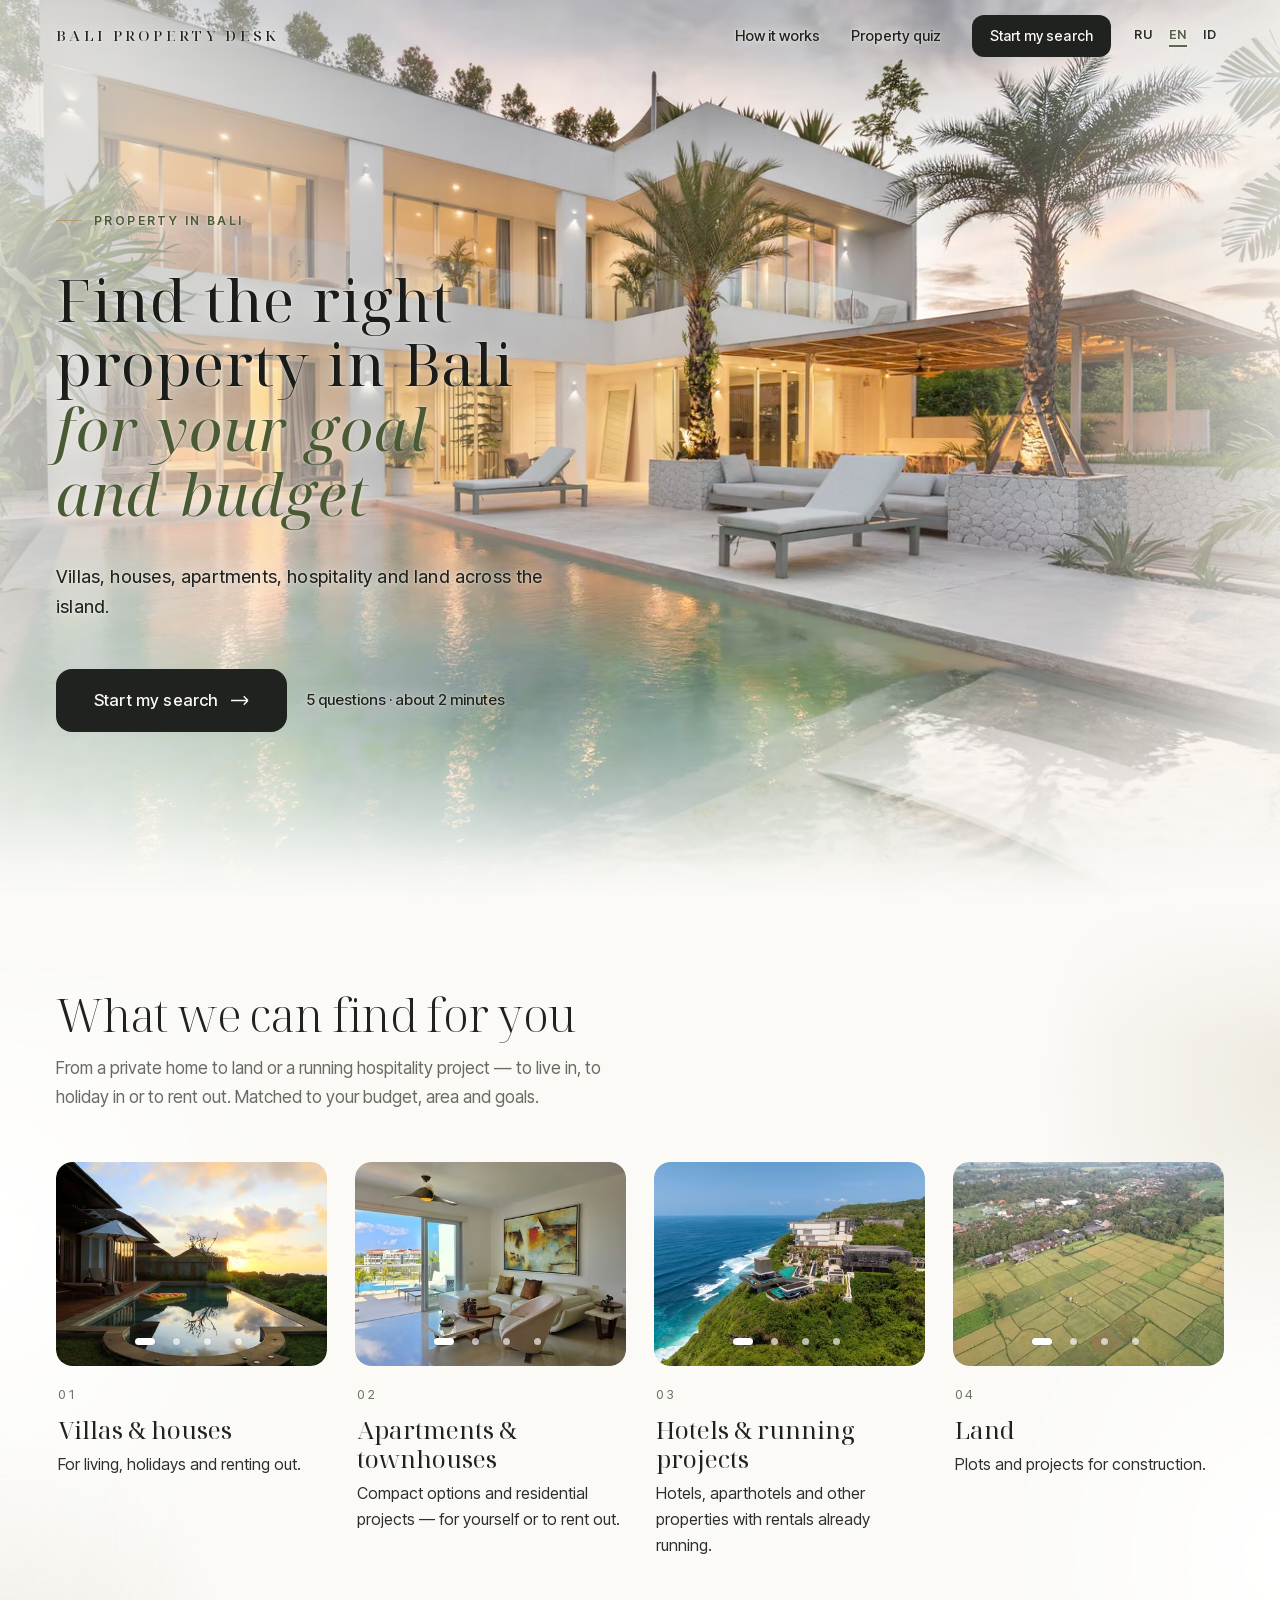
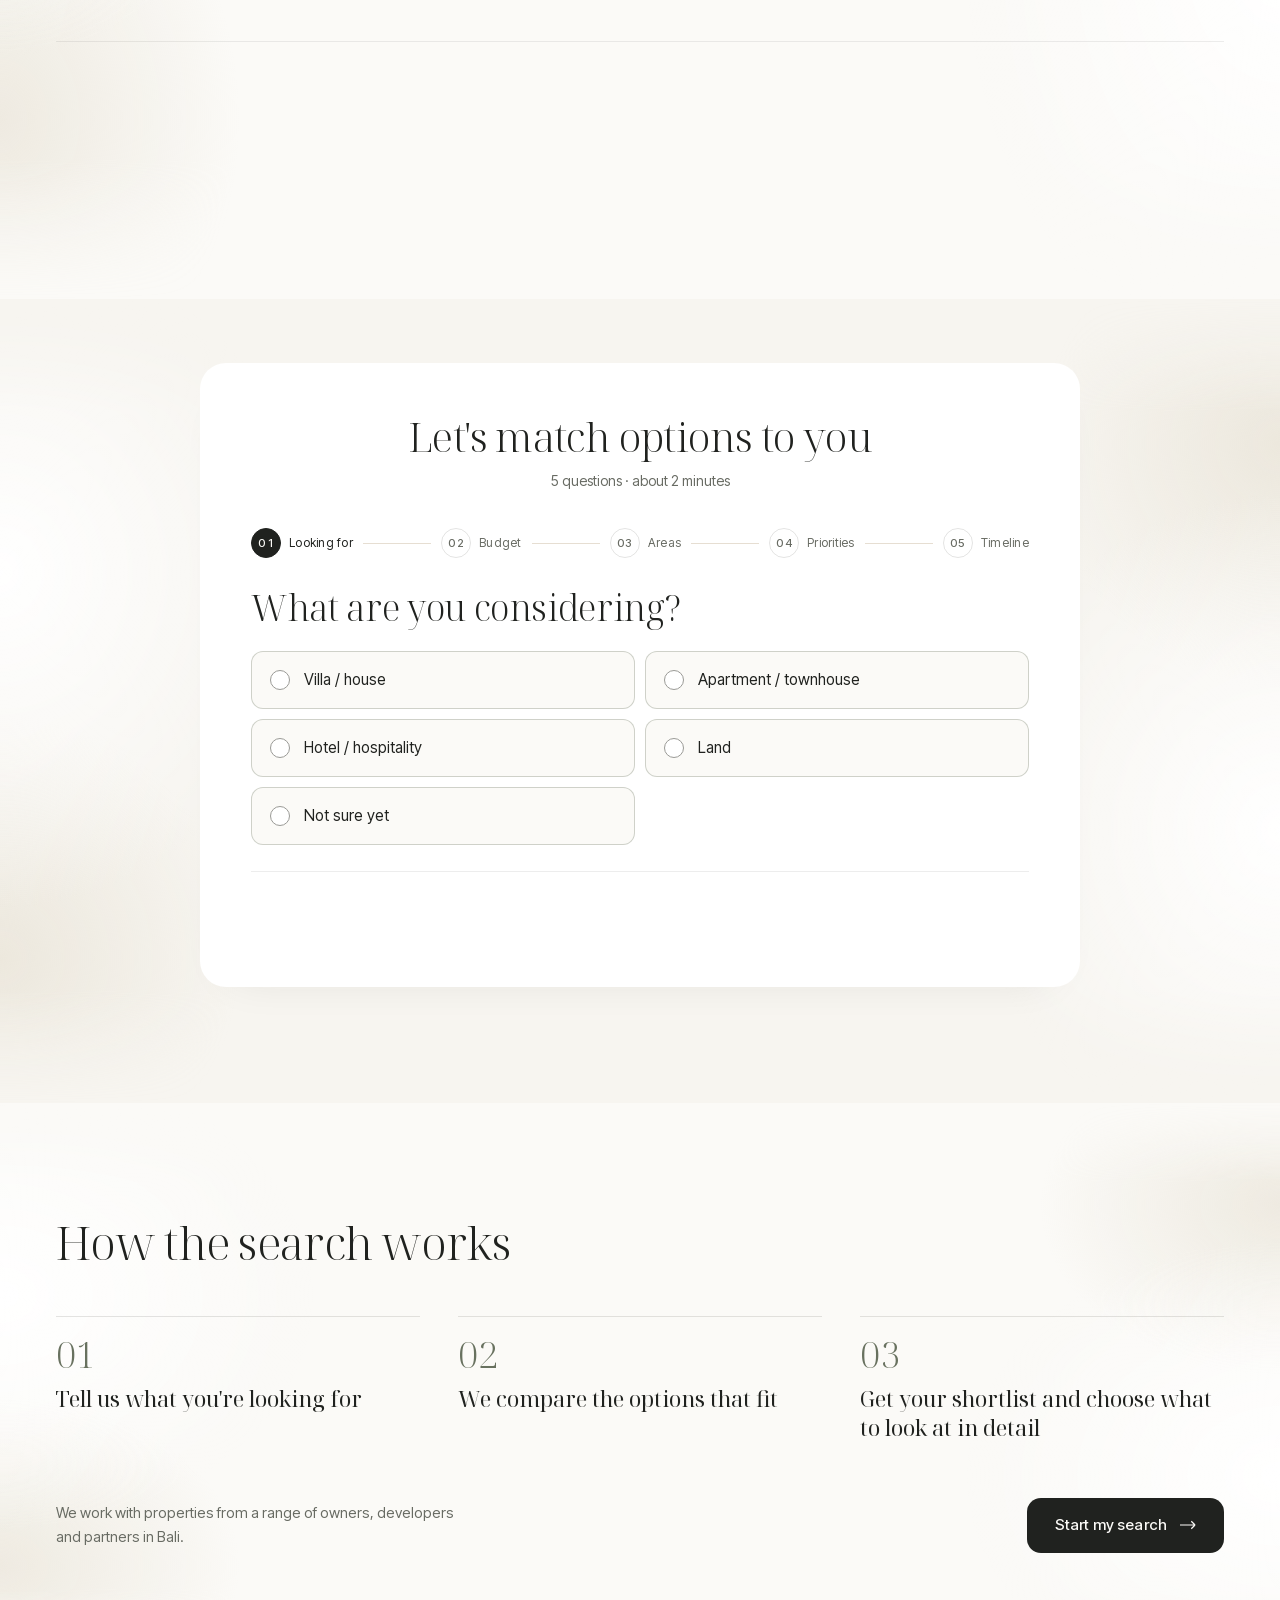
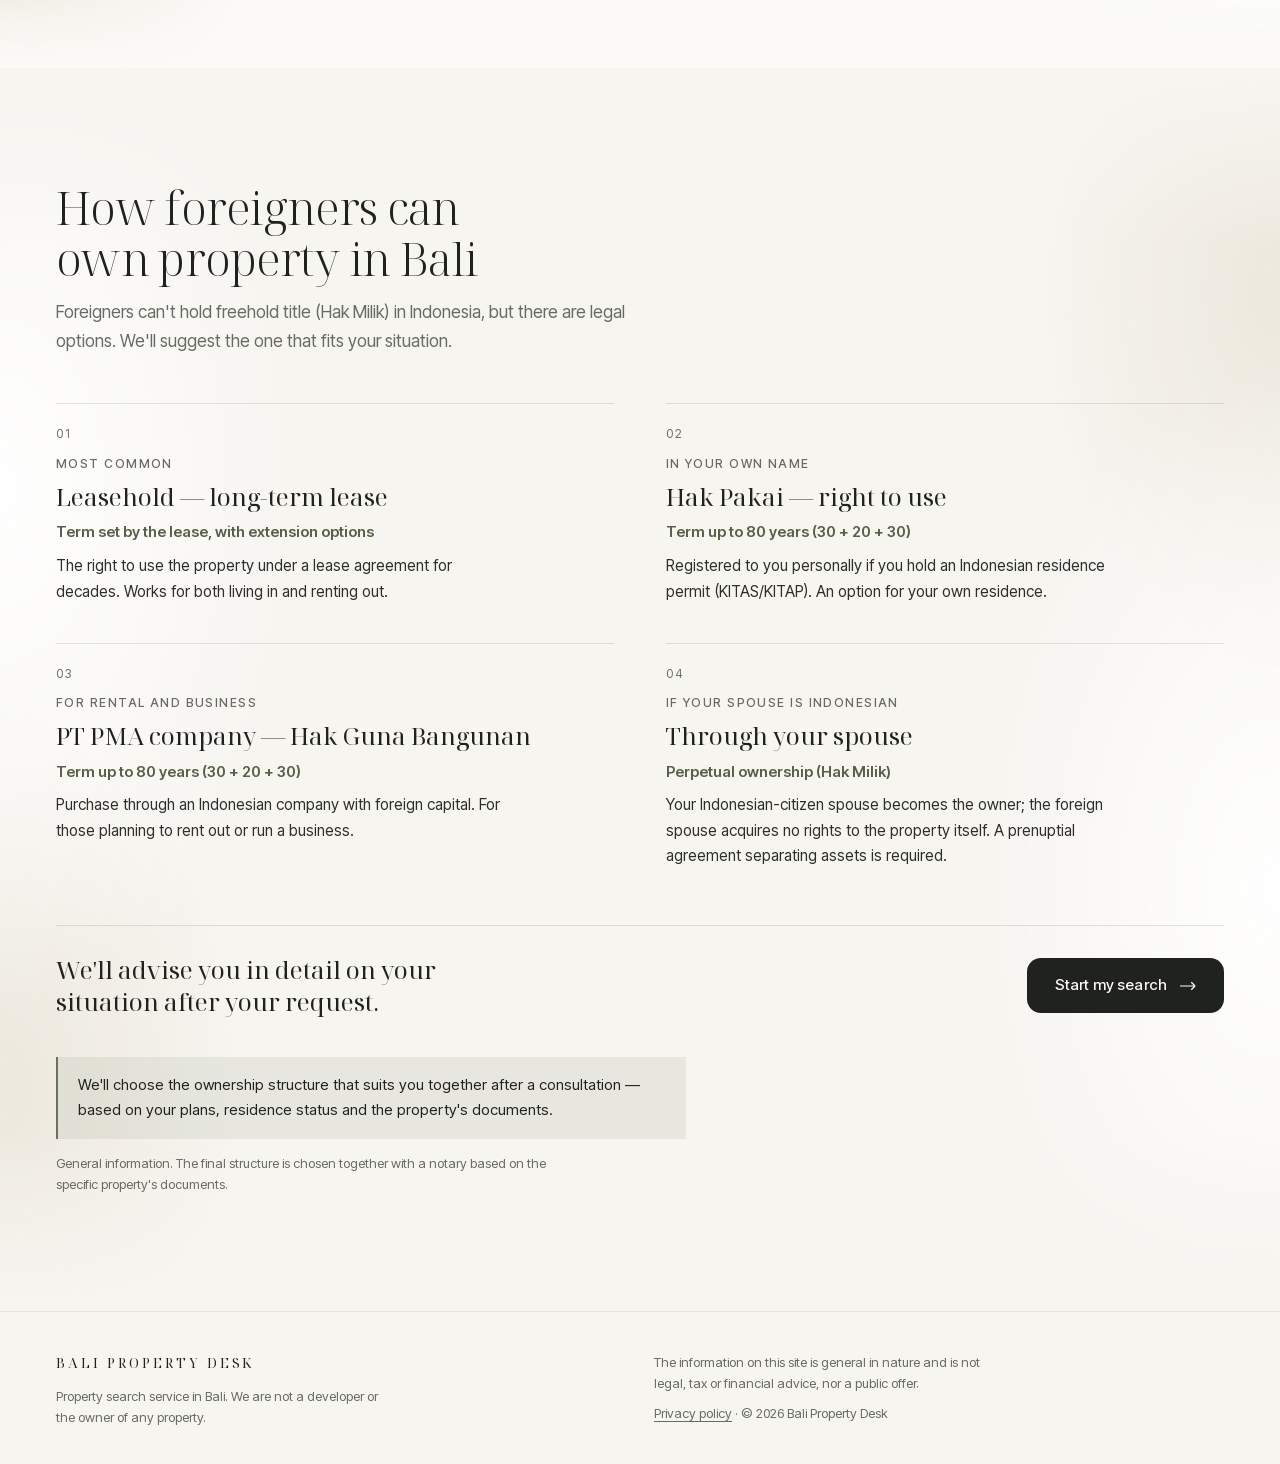
==== commit 5b2a0f58: "Мобильный первый экран: текст выше, второй блок ниже первого экрана Co-Authored-By: Claude Haiku 5.5" ====
--- a/index.html
+++ b/index.html
@@ -29,10 +29,10 @@
 <link rel="preload" href="/assets/fonts/inter-tight-normal-latin.woff2" as="font" type="font/woff2" crossorigin>
 <link rel="preload" as="image" type="image/avif" media="(max-width: 640px)" imagesrcset="/assets/img/hero-own-m-800.avif 800w, /assets/img/hero-own-m-1000.avif 1000w, /assets/img/hero-own-m-1200.avif 1200w" imagesizes="100vw" fetchpriority="high">
 <link rel="preload" as="image" type="image/avif" media="(min-width: 641px)" imagesrcset="/assets/img/hero-own-1000.avif 1000w, /assets/img/hero-own-1600.avif 1600w, /assets/img/hero-own-2400.avif 2400w" imagesizes="100vw" fetchpriority="high">
-<link rel="stylesheet" href="/assets/css/bpd.css?v=9be68329">
-<script src="/assets/js/bpd-data.en.js?v=9be68329" defer></script>
-<script src="/assets/js/app.js?v=9be68329" defer></script>
-<meta name="robots" content="noindex, nofollow"><script src="/assets/js/analytics.js?v=9be68329" defer></script>
+<link rel="stylesheet" href="/assets/css/bpd.css?v=05ae1866">
+<script src="/assets/js/bpd-data.en.js?v=05ae1866" defer></script>
+<script src="/assets/js/app.js?v=05ae1866" defer></script>
+<meta name="robots" content="noindex, nofollow"><script src="/assets/js/analytics.js?v=05ae1866" defer></script>
 </head>
 <body>
 <a class="skip" href="#podbor">Skip to the quiz</a>
--- a/assets/css/bpd.css
+++ b/assets/css/bpd.css
@@ -666,7 +666,9 @@
 /* Phone first screen: the photo sits on top, the offer is anchored to the bottom on a light panel,
    so the whole offer reads at a glance and the next section stays below the fold. */
 @media (max-width: 640px) {
-  .hero { min-height: 100vh; min-height: 100svh; align-items: flex-end; padding: calc(var(--top-h) + 16px) 0 28px; }
+  /* Bottom padding lifts the offer clear of the browser toolbar; the gap below the hero keeps the next block off the first screen. */
+  .hero { min-height: 100vh; min-height: 100svh; align-items: flex-end; padding: calc(var(--top-h) + 16px) 0 124px; }
+  .cats { padding-top: 150px; }
   .hero__bg img { object-position: 62% 30%; }
   .hero__scrim, .hero--b .hero__scrim {
     background: linear-gradient(180deg, rgba(248, 246, 240, 0) 0%, rgba(248, 246, 240, .1) 24%, rgba(248, 246, 240, .82) 44%, rgba(248, 246, 240, .97) 60%, rgba(248, 246, 240, .98) 100%);
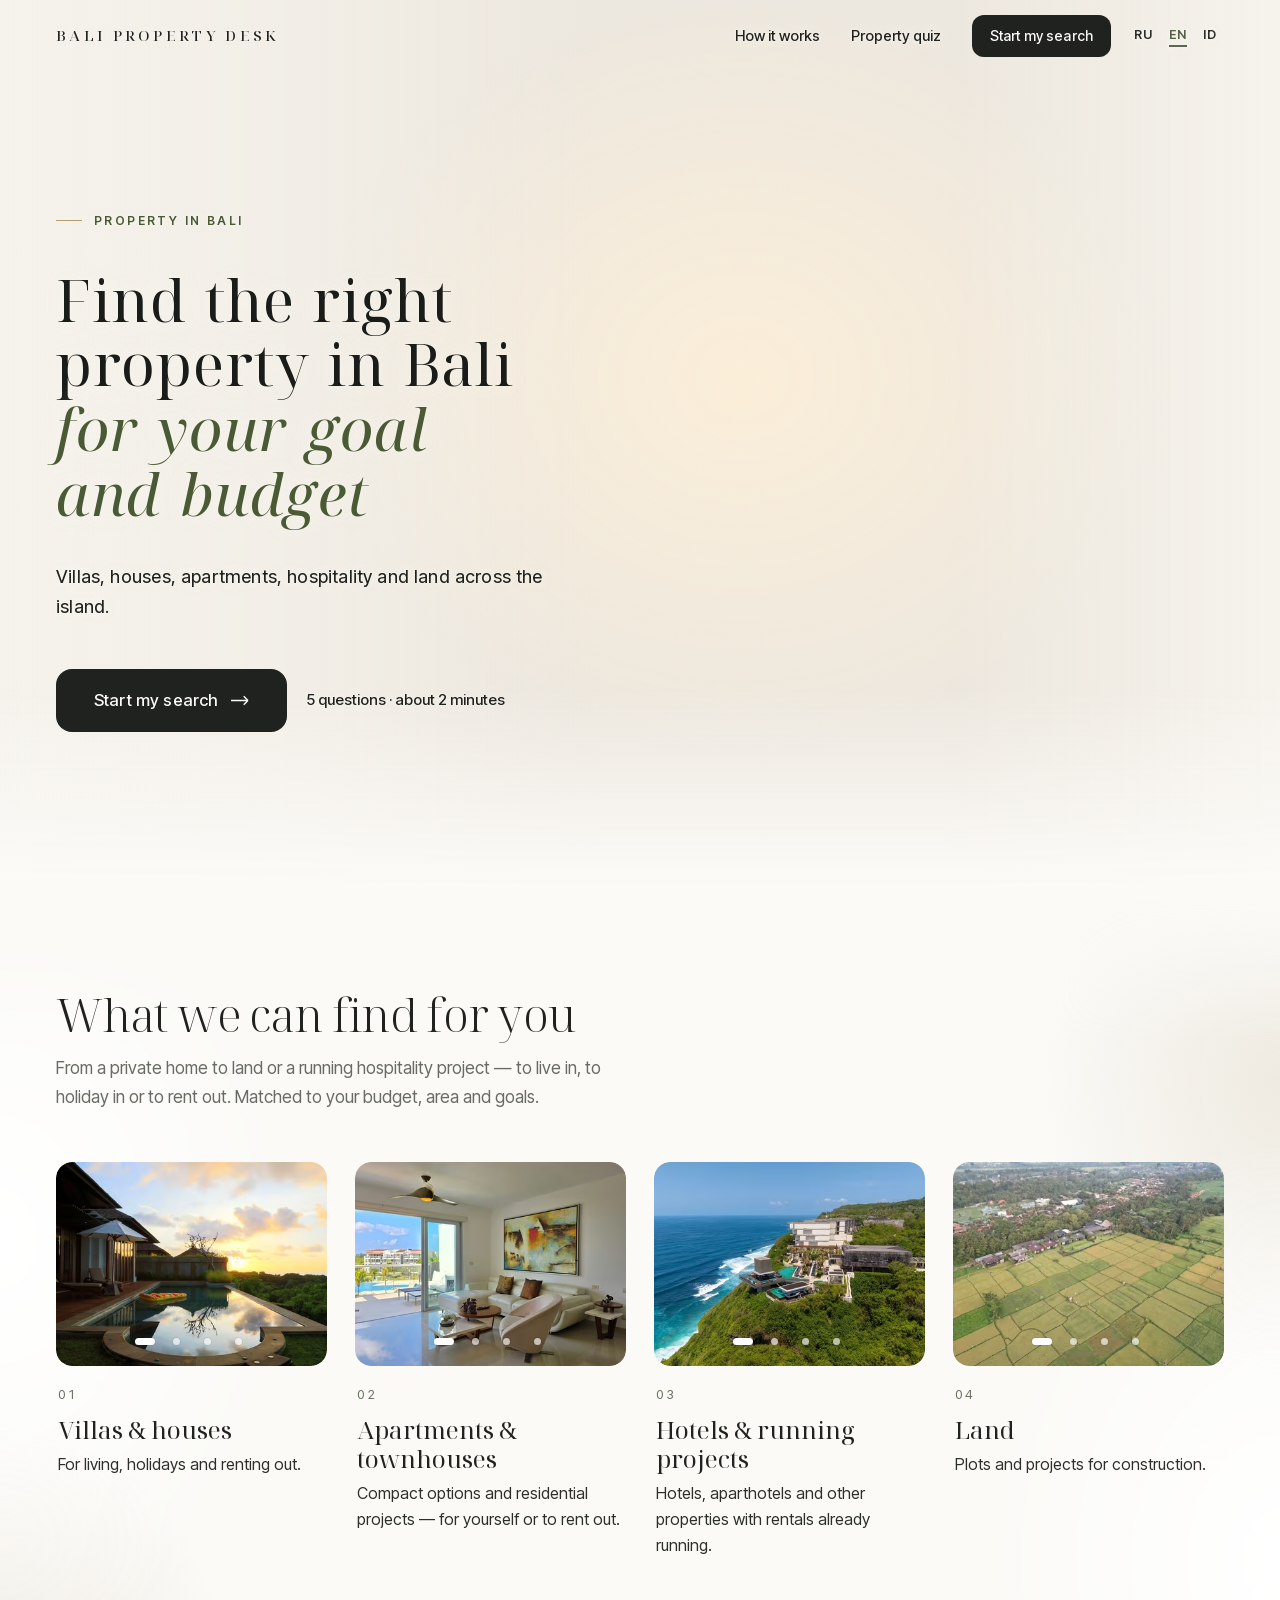
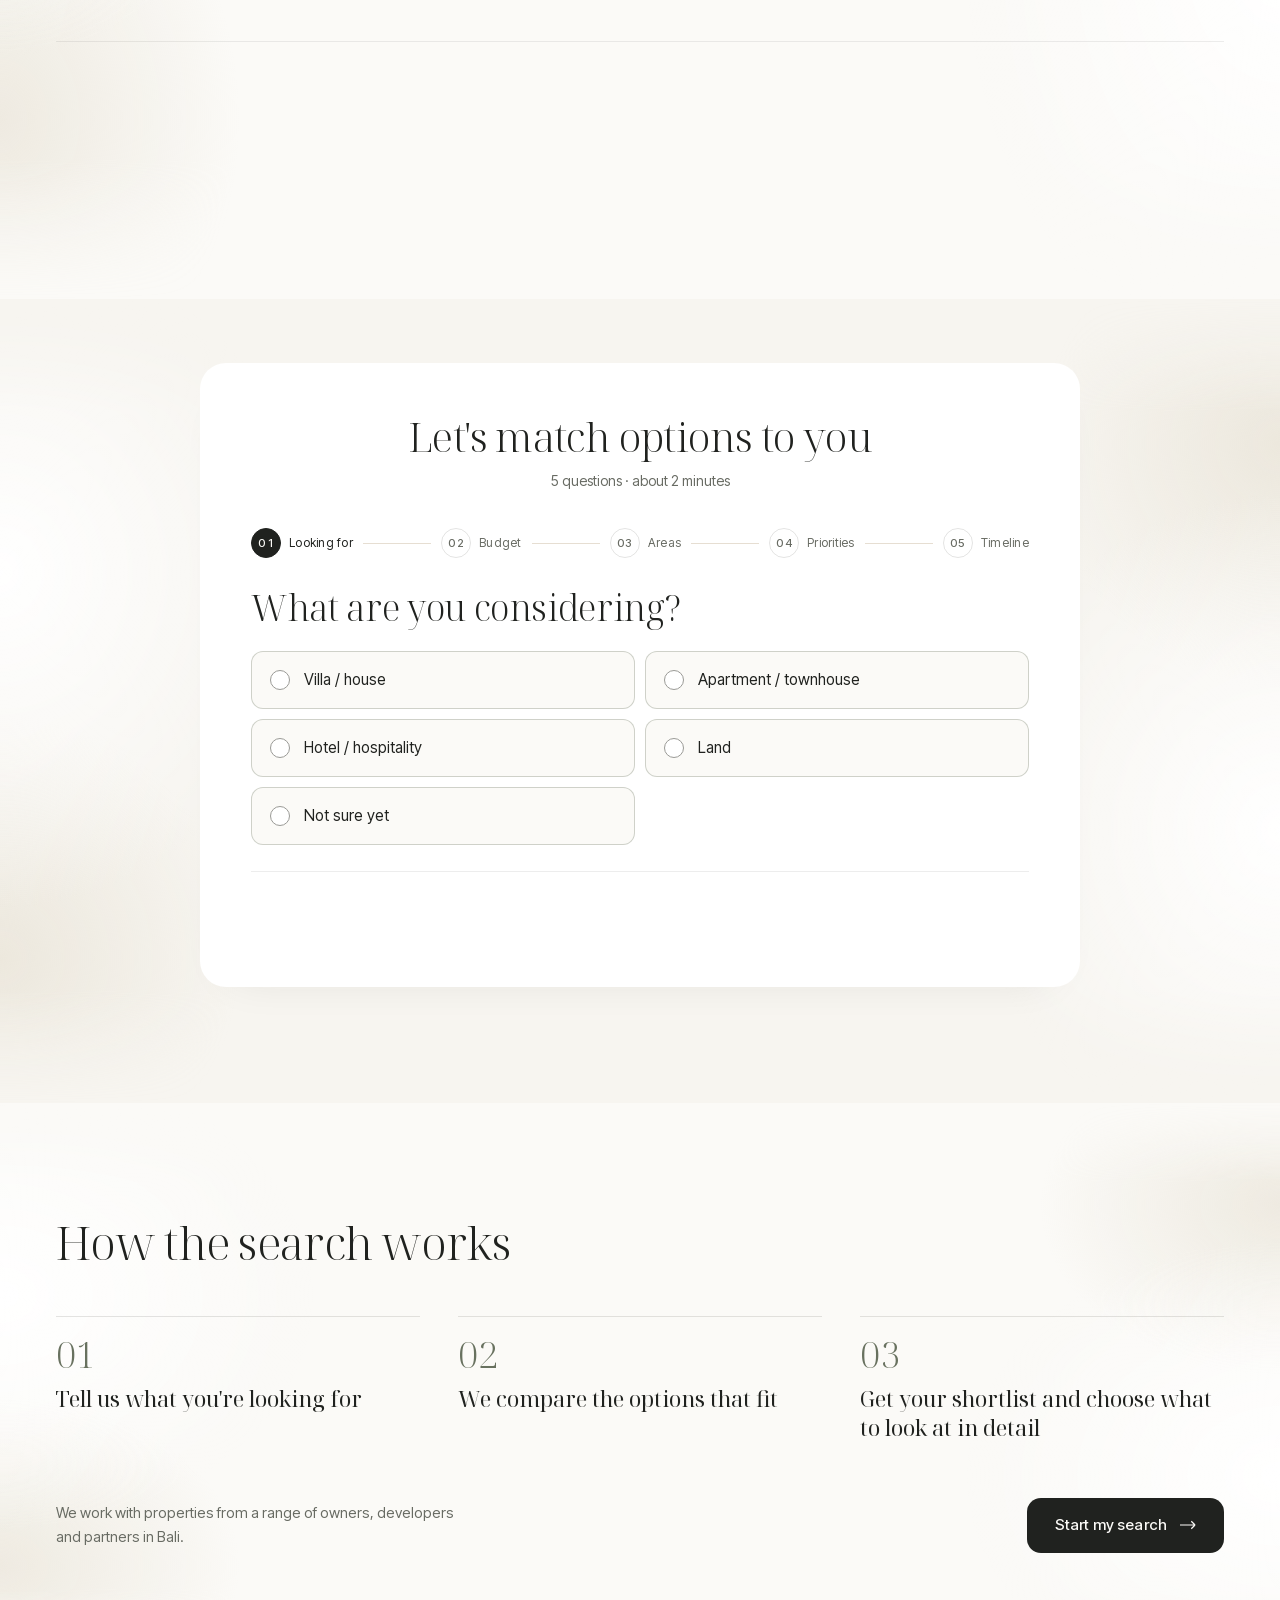
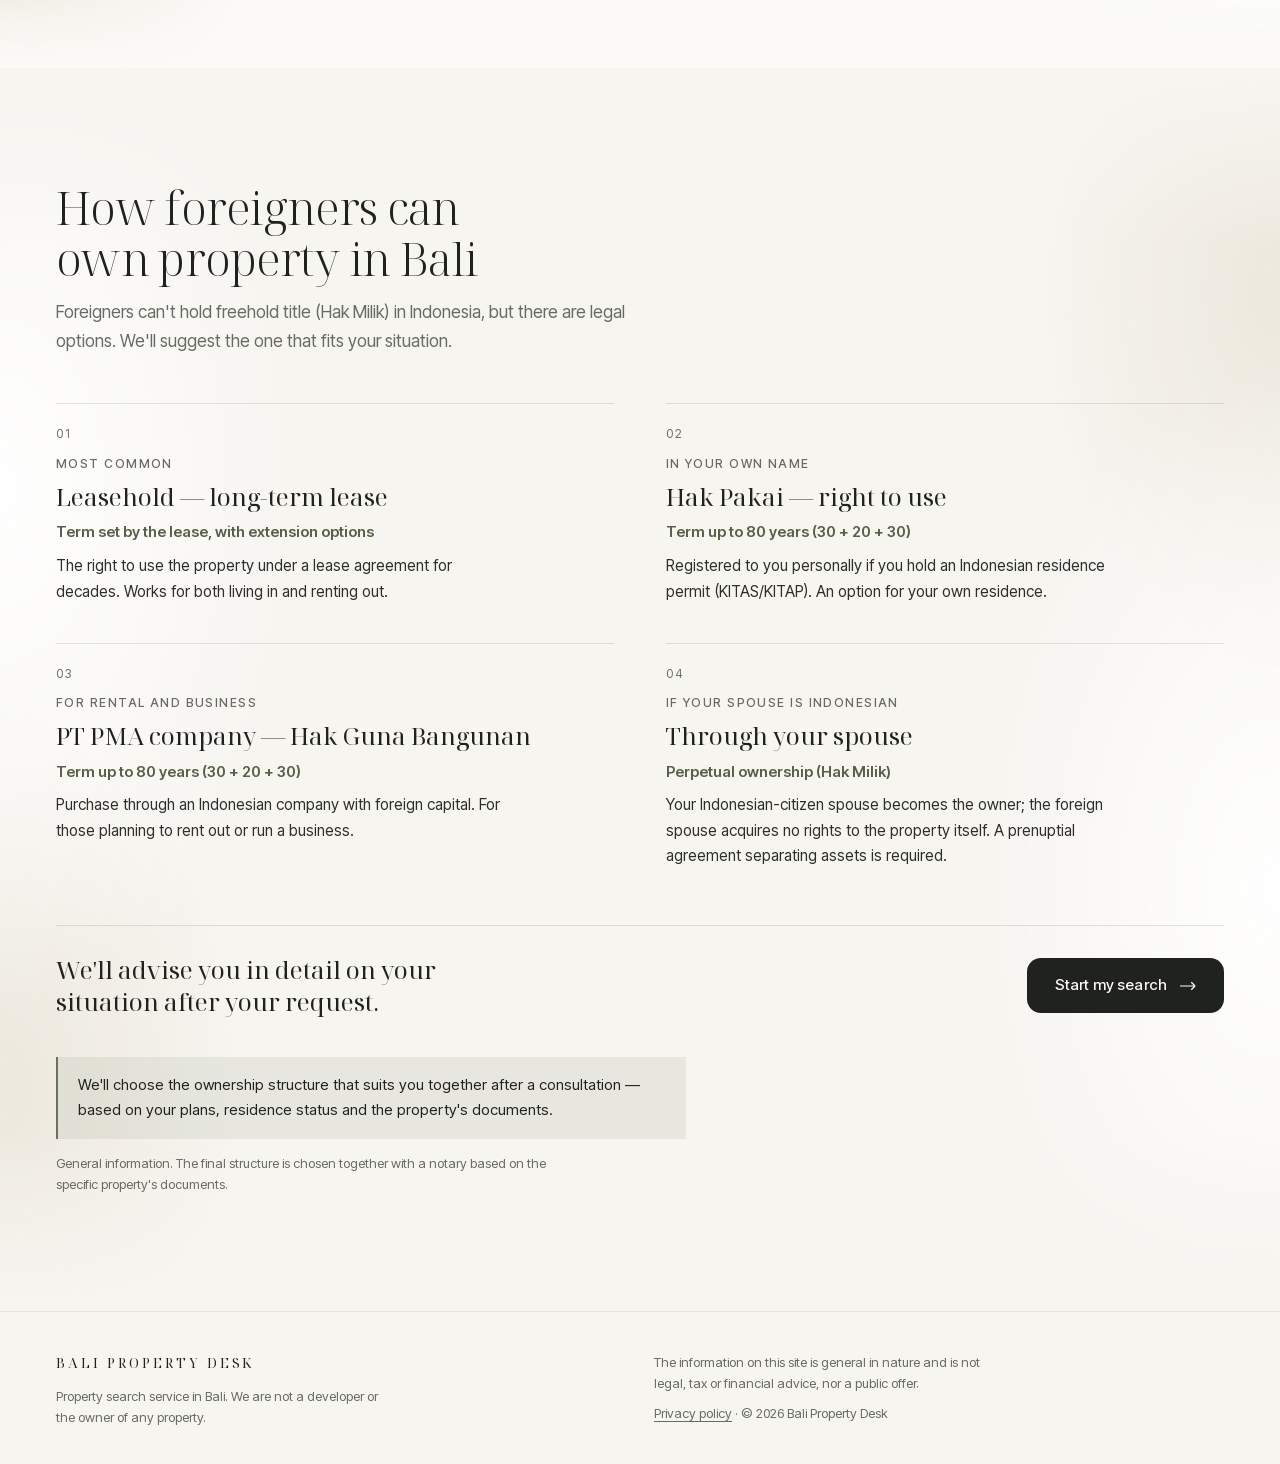
==== commit e0032efc: "Мобильный первый экран: отступы кнопки и заголовка Co-Authored-By: Claude Haiku 5.5 <noreply@anthrop" ====
--- a/index.html
+++ b/index.html
@@ -29,10 +29,10 @@
 <link rel="preload" href="/assets/fonts/inter-tight-normal-latin.woff2" as="font" type="font/woff2" crossorigin>
 <link rel="preload" as="image" type="image/avif" media="(max-width: 640px)" imagesrcset="/assets/img/hero-own-m-800.avif 800w, /assets/img/hero-own-m-1000.avif 1000w, /assets/img/hero-own-m-1200.avif 1200w" imagesizes="100vw" fetchpriority="high">
 <link rel="preload" as="image" type="image/avif" media="(min-width: 641px)" imagesrcset="/assets/img/hero-own-1000.avif 1000w, /assets/img/hero-own-1600.avif 1600w, /assets/img/hero-own-2400.avif 2400w" imagesizes="100vw" fetchpriority="high">
-<link rel="stylesheet" href="/assets/css/bpd.css?v=05ae1866">
-<script src="/assets/js/bpd-data.en.js?v=05ae1866" defer></script>
-<script src="/assets/js/app.js?v=05ae1866" defer></script>
-<meta name="robots" content="noindex, nofollow"><script src="/assets/js/analytics.js?v=05ae1866" defer></script>
+<link rel="stylesheet" href="/assets/css/bpd.css?v=d1780411">
+<script src="/assets/js/bpd-data.en.js?v=d1780411" defer></script>
+<script src="/assets/js/app.js?v=d1780411" defer></script>
+<meta name="robots" content="noindex, nofollow"><script src="/assets/js/analytics.js?v=d1780411" defer></script>
 </head>
 <body>
 <a class="skip" href="#podbor">Skip to the quiz</a>
--- a/assets/css/bpd.css
+++ b/assets/css/bpd.css
@@ -676,7 +676,8 @@
   .hero__text { margin-top: 0; }
   .hero__title { font-size: clamp(34px, 9.6vw, 40px); line-height: 1.12; margin: 12px 0 14px; }
   .hero__accent { color: #3E4D2B; }
-  .hero__lead { font-size: 16.5px; line-height: 1.6; margin-bottom: 22px; color: #1A1C19; }
+  /* +55px (about 1 cm on an iPhone screen): the button sits lower under the lead, and the block above moves up by the same amount. */
+  .hero__lead { font-size: 16.5px; line-height: 1.6; margin-bottom: 77px; color: #1A1C19; }
   .hero__cta { gap: 12px; }
   .hero__meta { margin-top: 0; }
 }
